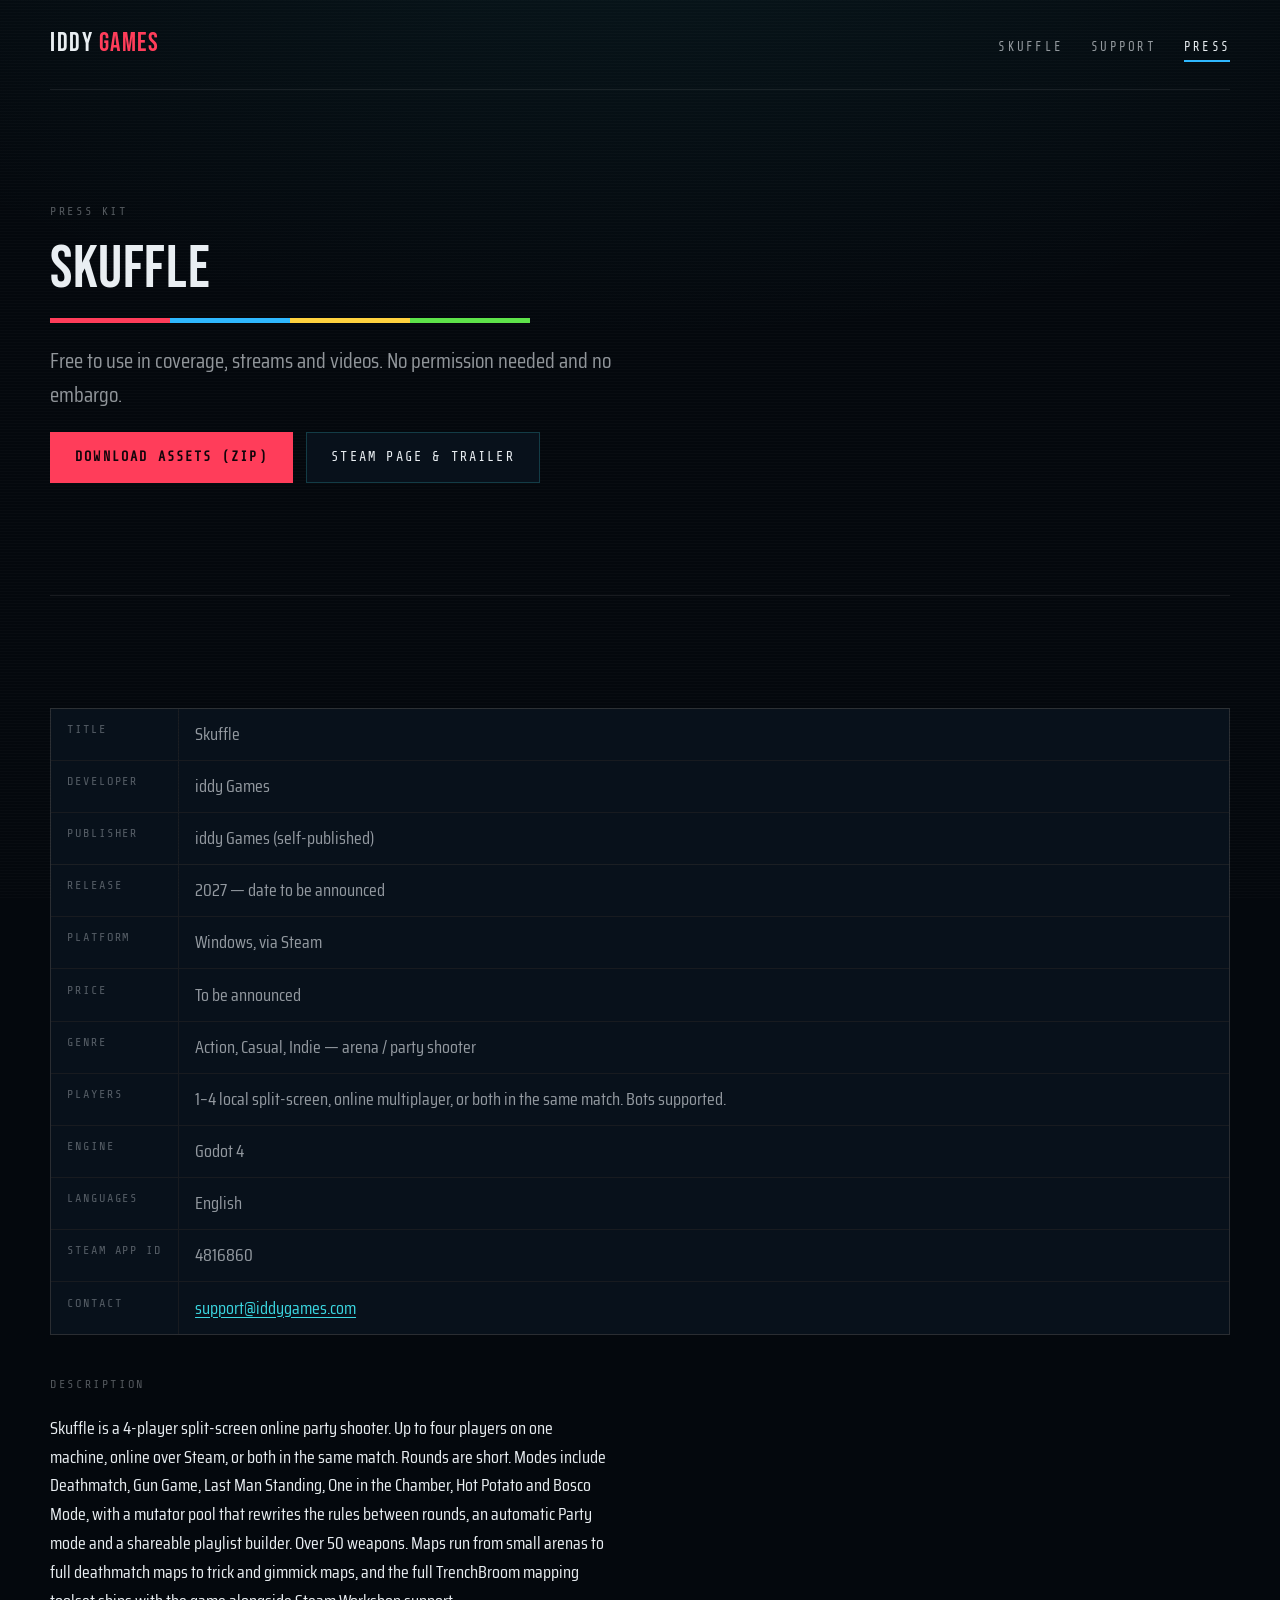
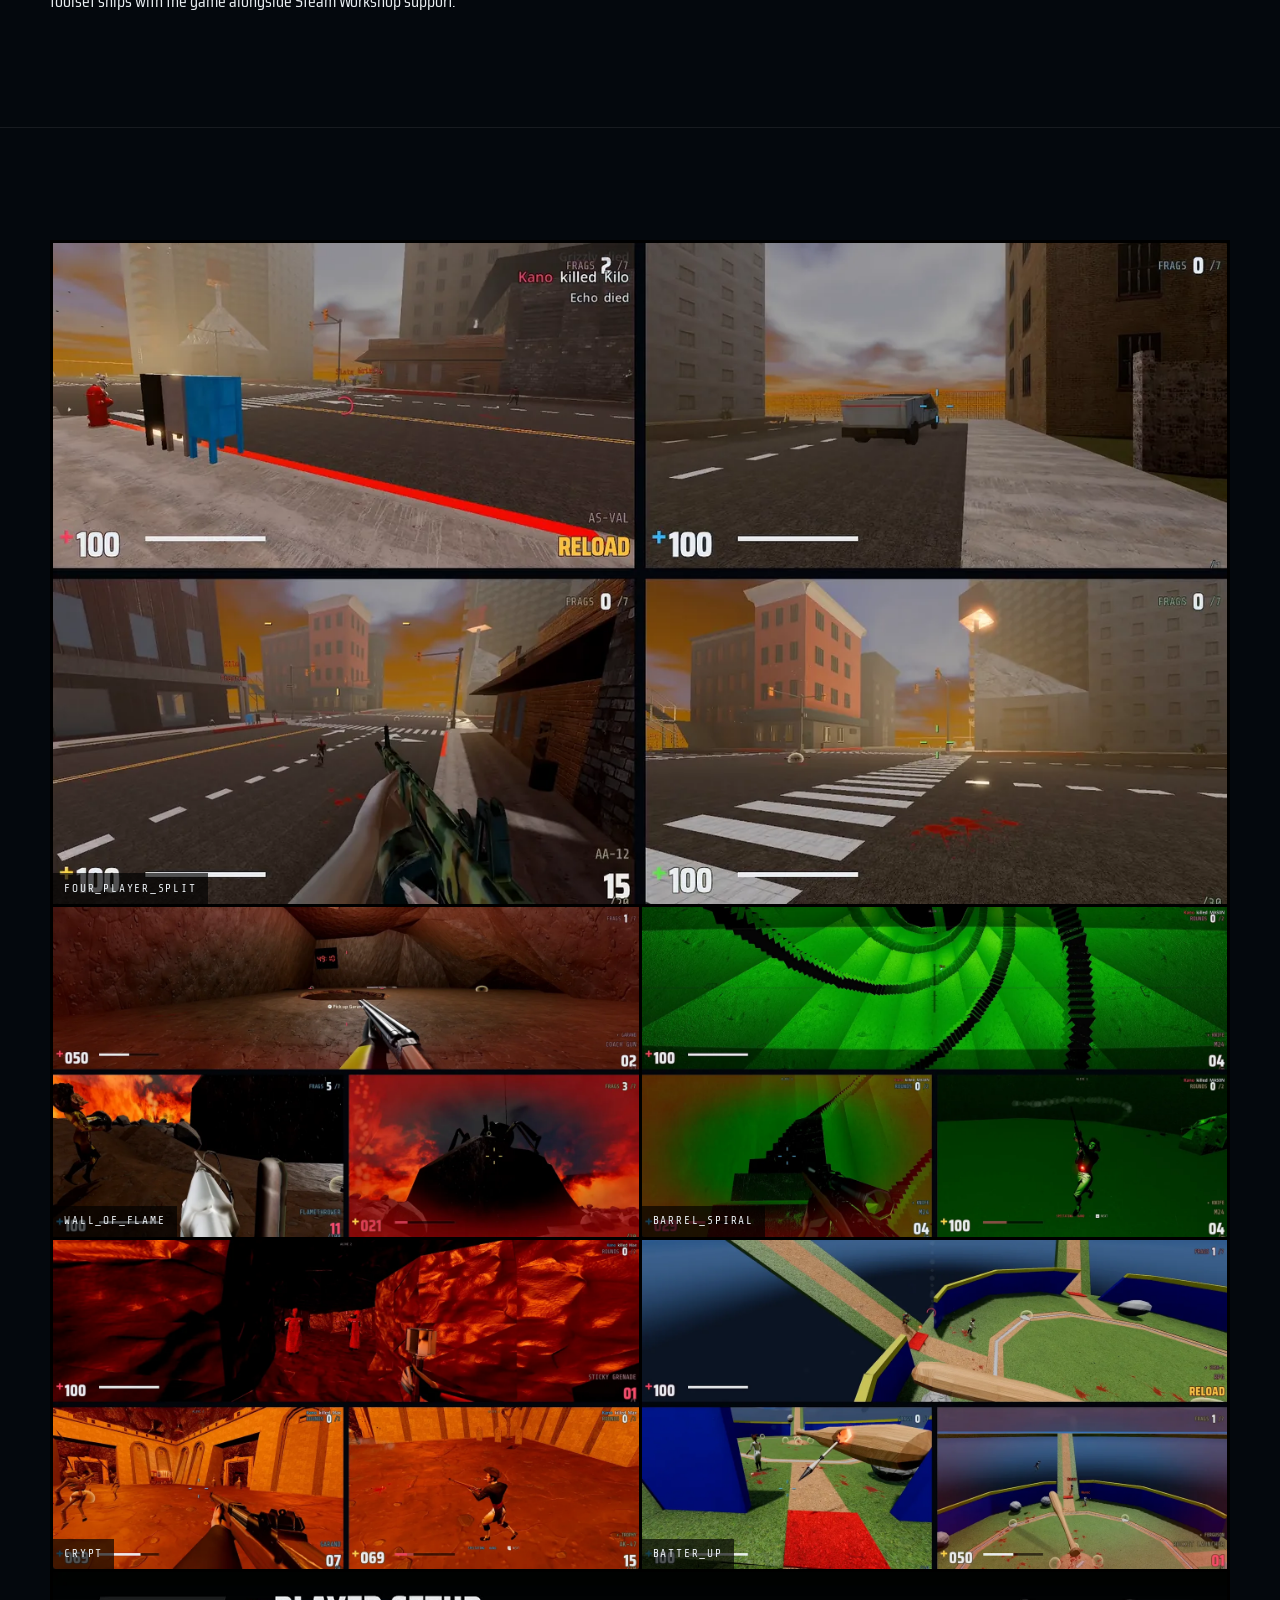
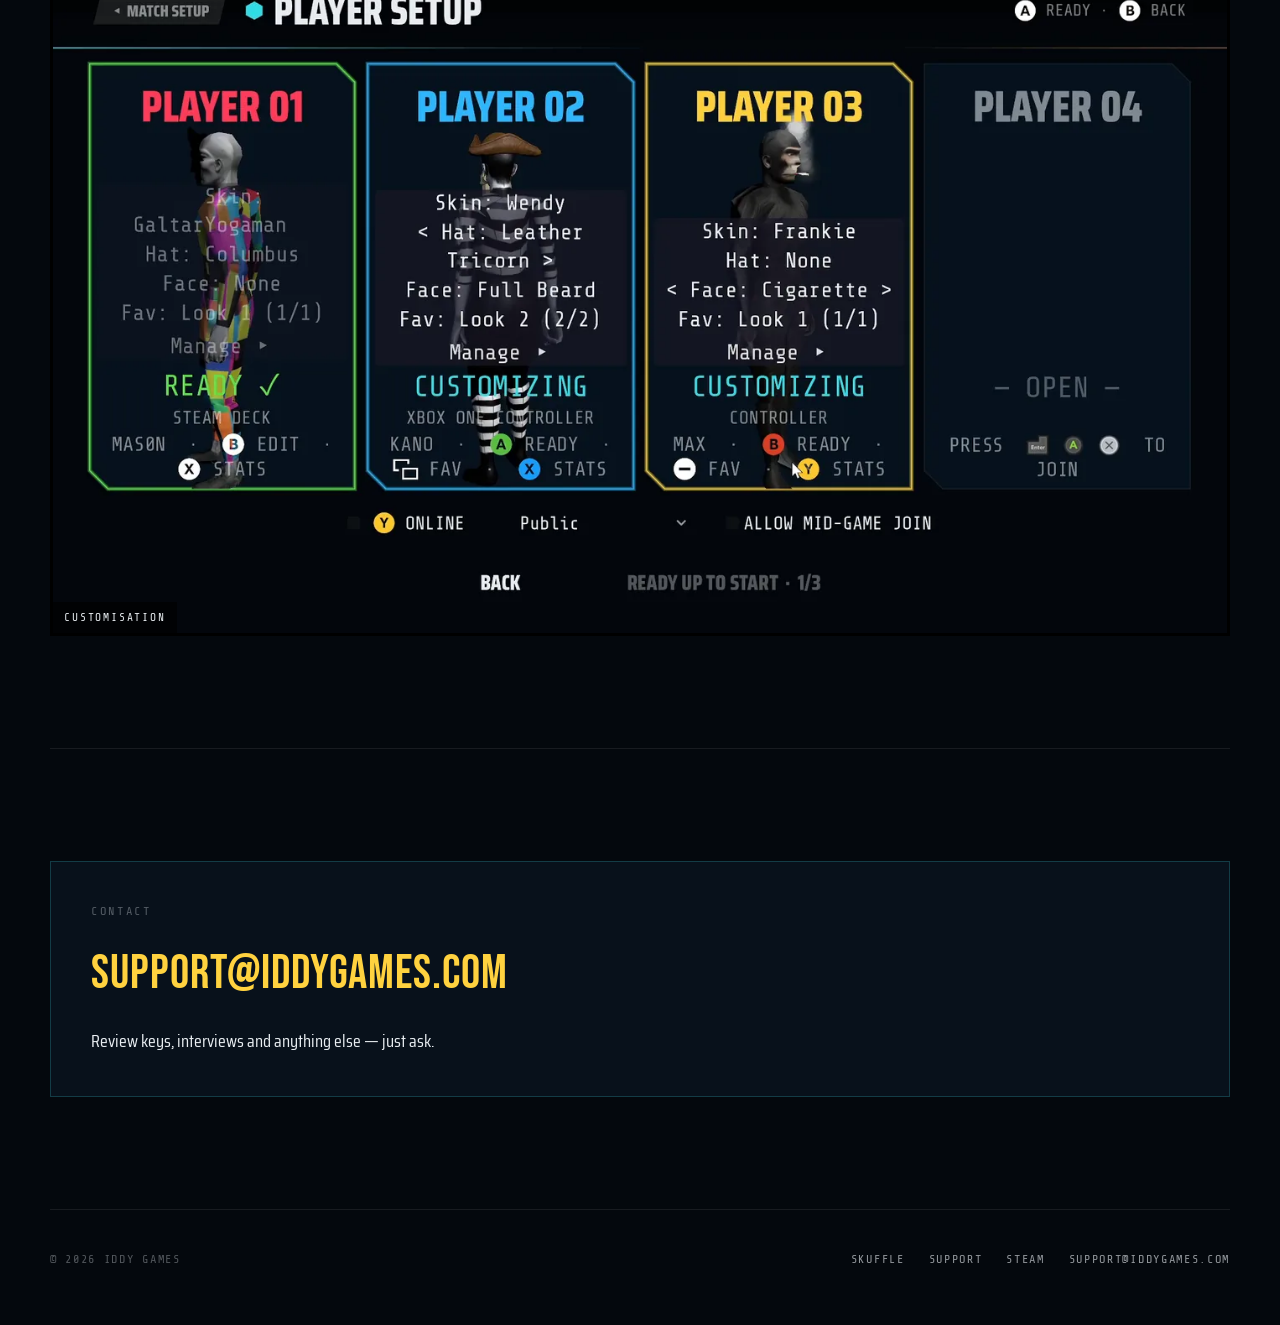
==== press.html @ 63ac17b4 "iddygames.com: Steam signpost, support contact, press kit" ====
<!doctype html>
<html lang="en">
<head>
<meta charset="utf-8">
<meta name="viewport" content="width=device-width, initial-scale=1">
<title>Press kit — Skuffle — iddy Games</title>
<meta name="description" content="Press kit for Skuffle: fact sheet, description, screenshots and contact details.">
<link rel="stylesheet" href="assets/css/site.css">
</head>
<body>
<a class="skip" href="#main">Skip to content</a>

<header class="wrap masthead">
  <a class="brand" href="/">IDDY<span>&nbsp;GAMES</span></a>
  <nav class="nav" aria-label="Main">
    <a href="/">Skuffle</a>
    <a href="support.html">Support</a>
    <a href="press.html" aria-current="page">Press</a>
  </nav>
</header>

<main id="main">

  <section class="wrap section" style="border-top: 0;">
    <div class="stack">
      <p class="label">Press kit</p>
      <h2>Skuffle</h2>
      <div class="seatbar" aria-hidden="true"><i></i><i></i><i></i><i></i></div>
      <p class="lede">Free to use in coverage, streams and videos. No permission needed and
      no embargo.</p>
      <div class="cta-row">
        <a class="btn btn-primary" href="https://github.com/kem828/iddygames-site/releases/latest/download/skuffle-press-assets.zip">Download assets (ZIP)</a>
        <a class="btn" href="https://store.steampowered.com/app/4816860/Skuffle/">Steam page &amp; trailer</a>
      </div>
    </div>
  </section>

  <section class="wrap section stack-lg">
    <dl class="specs">
      <dt>Title</dt>          <dd>Skuffle</dd>
      <dt>Developer</dt>      <dd>iddy Games</dd>
      <dt>Publisher</dt>      <dd>iddy Games (self-published)</dd>
      <dt>Release</dt>        <dd>2027 &mdash; date to be announced</dd>
      <dt>Platform</dt>       <dd>Windows, via Steam</dd>
      <dt>Price</dt>          <dd>To be announced</dd>
      <dt>Genre</dt>          <dd>Action, Casual, Indie &mdash; arena / party shooter</dd>
      <dt>Players</dt>        <dd>1&ndash;4 local split-screen, online multiplayer, or both in the same match. Bots supported.</dd>
      <dt>Engine</dt>         <dd>Godot 4</dd>
      <dt>Languages</dt>      <dd>English</dd>
      <dt>Steam App ID</dt>   <dd>4816860</dd>
      <dt>Contact</dt>        <dd><a href="mailto:support@iddygames.com">support@iddygames.com</a></dd>
    </dl>
    <div class="stack">
      <p class="label">Description</p>
      <p>Skuffle is a 4-player split-screen online party shooter. Up to four players on one
      machine, online over Steam, or both in the same match. Rounds are short. Modes include
      Deathmatch, Gun Game, Last Man Standing, One in the Chamber, Hot Potato and Bosco
      Mode, with a mutator pool that rewrites the rules between rounds, an automatic Party
      mode and a shareable playlist builder. Over 50 weapons. Maps run from small arenas to
      full deathmatch maps to trick and gimmick maps, and the full TrenchBroom mapping
      toolset ships with the game alongside Steam Workshop support.</p>
    </div>
  </section>

  <section class="section">
    <div class="wrap">
      <div class="shots">
        <figure class="shot shot-wide">
          <img src="assets/img/shot-four-player.webp" width="1400" height="788" loading="lazy"
               alt="Four-player split-screen across a city street map at sunset.">
          <figcaption>four_player_split</figcaption>
        </figure>
        <figure class="shot">
          <img src="assets/img/shot-flame.webp" width="1400" height="788" loading="lazy"
               alt="Split-screen showing a flamethrower and a wall of fire under a red sky.">
          <figcaption>wall_of_flame</figcaption>
        </figure>
        <figure class="shot">
          <img src="assets/img/shot-spiral.webp" width="1400" height="788" loading="lazy"
               alt="Split-screen inside a spiral tower lit acid green.">
          <figcaption>barrel_spiral</figcaption>
        </figure>
        <figure class="shot">
          <img src="assets/img/shot-crypt.webp" width="1400" height="788" loading="lazy"
               alt="Split-screen inside a red-lit crypt of carved rock.">
          <figcaption>crypt</figcaption>
        </figure>
        <figure class="shot">
          <img src="assets/img/shot-batter.webp" width="1400" height="788" loading="lazy"
               alt="Split-screen on a baseball diamond map.">
          <figcaption>batter_up</figcaption>
        </figure>
        <figure class="shot shot-wide">
          <img src="assets/img/shot-lobby.webp" width="1400" height="788" loading="lazy"
               alt="The player setup lobby: four slots in crimson, cyan, amber and green.">
          <figcaption>customisation</figcaption>
        </figure>
      </div>
    </div>
  </section>

  <section class="wrap section">
    <div class="contact">
      <p class="label">Contact</p>
      <a class="mail" href="mailto:support@iddygames.com">support@iddygames.com</a>
      <p>Review keys, interviews and anything else &mdash; just ask.</p>
    </div>
  </section>

</main>

<footer class="wrap foot">
  <p>&copy; 2026 iddy Games</p>
  <ul>
    <li><a href="/">Skuffle</a></li>
    <li><a href="support.html">Support</a></li>
    <li><a href="https://store.steampowered.com/app/4816860/Skuffle/">Steam</a></li>
    <li><a href="mailto:support@iddygames.com">support@iddygames.com</a></li>
  </ul>
</footer>

</body>
</html>
---- assets/css/site.css ----
/* ==========================================================================
   iddygames.com — derived from Skuffle's in-game HUD system.
   Palette mirrors Zambie/ui/HUD/hud_palette.gd; fonts are the game's own.
   ========================================================================== */

@font-face {
  font-family: "Bebas Neue";
  src: url("../fonts/BebasNeue-Regular.woff2") format("woff2");
  font-weight: 400; font-style: normal; font-display: swap;
}
@font-face {
  font-family: "Saira Condensed";
  src: url("../fonts/SairaCondensed-Regular.woff2") format("woff2");
  font-weight: 400; font-style: normal; font-display: swap;
}
@font-face {
  font-family: "Saira Condensed";
  src: url("../fonts/SairaCondensed-Bold.woff2") format("woff2");
  font-weight: 700; font-style: normal; font-display: swap;
}
@font-face {
  font-family: "Share Tech Mono";
  src: url("../fonts/ShareTechMono-Regular.woff2") format("woff2");
  font-weight: 400; font-style: normal; font-display: swap;
}

:root {
  /* HudPalette: BG / INK / DIM / FNT */
  --bg:      #04080d;
  --panel:   #08111b;
  --raise:   #0d1826;
  --ink:     #e9eef2;
  --dim:     rgba(233, 238, 242, 0.62);
  --faint:   rgba(233, 238, 242, 0.34);

  /* HudPalette: per-seat accent hues */
  --p1: #ff3d5a;  /* CRIMSON */
  --p2: #2fb8ff;  /* CYAN    */
  --p3: #ffd23f;  /* AMBER   */
  --p4: #5ee34a;  /* LIME    */
  --teal: #3bd6e0;

  --hair:  rgba(59, 214, 224, 0.22);
  --hairs: rgba(255, 255, 255, 0.08);

  --font-display: "Bebas Neue", "Haettenschweiler", "Arial Narrow", sans-serif;
  --font-body:    "Saira Condensed", "Roboto Condensed", system-ui, sans-serif;
  --font-mono:    "Share Tech Mono", ui-monospace, "Cascadia Mono", Consolas, monospace;

  --measure: 62ch;
  --gutter: clamp(1.25rem, 4vw, 3rem);
  --wrap: 1180px;

  color-scheme: dark;
}

*, *::before, *::after { box-sizing: border-box; }

html { -webkit-text-size-adjust: 100%; }

body {
  margin: 0;
  background: var(--bg);
  color: var(--ink);
  font-family: var(--font-body);
  font-size: clamp(1rem, 0.95rem + 0.25vw, 1.125rem);
  line-height: 1.6;
  /* faint scanline haze, echoes the game's PSX-era presentation */
  background-image:
    radial-gradient(120% 80% at 50% -10%, rgba(59, 214, 224, 0.07), transparent 60%),
    repeating-linear-gradient(
      to bottom,
      rgba(255, 255, 255, 0.014) 0 1px,
      transparent 1px 3px
    );
  background-attachment: fixed;
}

img { max-width: 100%; height: auto; display: block; }

a { color: var(--teal); text-decoration-thickness: 1px; text-underline-offset: 3px; }
a:hover { color: var(--ink); }

:focus-visible {
  outline: 2px solid var(--p3);
  outline-offset: 3px;
}

/* ── Typography ─────────────────────────────────────────────────────────── */

h1, h2, h3 {
  font-family: var(--font-display);
  font-weight: 400;
  letter-spacing: 0.01em;
  line-height: 0.94;
  text-wrap: balance;
  margin: 0;
}

h1 { font-size: clamp(3.5rem, 11vw, 8.5rem); }
h2 { font-size: clamp(2.25rem, 5vw, 3.75rem); }
h3 { font-size: clamp(1.5rem, 2.4vw, 2rem); }

p { margin: 0; max-width: var(--measure); }

/* Mono eyebrow — the HUD's own label idiom (FRAGS, LEE ENFIELD, P01) */
.label {
  font-family: var(--font-mono);
  font-size: 0.75rem;
  letter-spacing: 0.22em;
  text-transform: uppercase;
  color: var(--faint);
  margin: 0;
}

.lede { font-size: 1.2em; color: var(--dim); }

/* ── Layout primitives ──────────────────────────────────────────────────── */

.wrap {
  width: min(100% - var(--gutter) * 2, var(--wrap));
  margin-inline: auto;
}

.section {
  padding-block: clamp(3.5rem, 9vw, 7rem);
  border-top: 1px solid var(--hairs);
}

.stack { display: flex; flex-direction: column; gap: 1.25rem; }
.stack-lg { display: flex; flex-direction: column; gap: 2.5rem; }

/* ── Site chrome ────────────────────────────────────────────────────────── */

.skip {
  position: absolute; left: -9999px;
  background: var(--p3); color: var(--bg);
  padding: 0.5rem 1rem; font-family: var(--font-mono);
}
.skip:focus { left: 1rem; top: 1rem; z-index: 10; }

.masthead {
  display: flex; flex-wrap: wrap; gap: 1rem 2rem;
  align-items: baseline; justify-content: space-between;
  padding-block: 1.5rem;
  border-bottom: 1px solid var(--hairs);
}

.brand {
  font-family: var(--font-display);
  font-size: 1.6rem;
  letter-spacing: 0.06em;
  color: var(--ink);
  text-decoration: none;
}
.brand span { color: var(--p1); }

.nav { display: flex; gap: 1.75rem; font-family: var(--font-mono);
       font-size: 0.78rem; letter-spacing: 0.18em; text-transform: uppercase; }
.nav a { color: var(--dim); text-decoration: none; padding-block: 0.25rem; }
.nav a:hover, .nav a[aria-current="page"] { color: var(--ink); }
.nav a[aria-current="page"] { box-shadow: inset 0 -2px 0 var(--p2); }

/* ── Hero ───────────────────────────────────────────────────────────────── */

.hero { position: relative; padding-block: clamp(2rem, 5vw, 4rem) 0; overflow: hidden; }

.hero-grid {
  display: grid;
  gap: clamp(1.5rem, 4vw, 3rem);
  align-items: center;
}
@media (min-width: 900px) {
  .hero-grid { grid-template-columns: 1fr 1.15fr; }
}

.hero h1 { color: var(--ink); }

/* Seat-coloured rule under the wordmark: four players, four bars. */
.seatbar { display: flex; height: 5px; width: 100%; max-width: 30rem; }
.seatbar i { flex: 1; }
.seatbar i:nth-child(1) { background: var(--p1); }
.seatbar i:nth-child(2) { background: var(--p2); }
.seatbar i:nth-child(3) { background: var(--p3); }
.seatbar i:nth-child(4) { background: var(--p4); }

.hero-art { position: relative; }
.hero-art img {
  width: 100%;
  filter: drop-shadow(0 24px 60px rgba(0, 0, 0, 0.85));
}

.cta-row { display: flex; flex-wrap: wrap; gap: 0.85rem; align-items: center; }

.btn {
  display: inline-flex; align-items: center; gap: 0.6rem;
  font-family: var(--font-mono);
  font-size: 0.85rem; letter-spacing: 0.16em; text-transform: uppercase;
  padding: 0.85rem 1.5rem;
  text-decoration: none;
  border: 1px solid var(--hair);
  color: var(--ink);
  background: var(--panel);
  transition: background 0.15s ease, border-color 0.15s ease, transform 0.15s ease;
}
.btn:hover { background: var(--raise); border-color: var(--teal); color: var(--ink); }
.btn:active { transform: translateY(1px); }

.btn-primary {
  background: var(--p1); border-color: var(--p1); color: #12040a; font-weight: 700;
}
.btn-primary:hover { background: #ff6c82; border-color: #ff6c82; color: #12040a; }

.status {
  font-family: var(--font-mono); font-size: 0.78rem;
  letter-spacing: 0.16em; text-transform: uppercase; color: var(--faint);
}

/* ── Seat panels (the lobby card, reused as a content module) ───────────── */

.panels {
  display: grid; gap: 1px;
  background: var(--hairs);
  border: 1px solid var(--hairs);
}
@media (min-width: 700px)  { .panels { grid-template-columns: repeat(2, 1fr); } }
@media (min-width: 1040px) { .panels-4 { grid-template-columns: repeat(4, 1fr); } }

.panel {
  background: var(--panel);
  padding: 1.5rem 1.4rem 1.75rem;
  display: flex; flex-direction: column; gap: 0.7rem;
  border-top: 3px solid var(--seat, var(--teal));
}
.panel h3 { color: var(--seat, var(--ink)); }
.panel p { color: var(--dim); font-size: 0.98rem; }
.panel .label { color: var(--seat); opacity: 0.75; }

.seat-1 { --seat: var(--p1); }
.seat-2 { --seat: var(--p2); }
.seat-3 { --seat: var(--p3); }
.seat-4 { --seat: var(--p4); }

/* ── Screenshot strip — letterboxed like the split-screen divide ─────────── */

.shots { display: grid; gap: 3px; background: #000; padding: 3px; }
@media (min-width: 800px) { .shots { grid-template-columns: 1fr 1fr; } }
.shot { position: relative; margin: 0; }
.shot img { width: 100%; }
.shot figcaption {
  position: absolute; left: 0; bottom: 0;
  font-family: var(--font-mono); font-size: 0.7rem;
  letter-spacing: 0.16em; text-transform: uppercase;
  color: var(--ink);
  background: rgba(0, 0, 0, 0.66);
  padding: 0.4rem 0.7rem;
}
.shot-wide { grid-column: 1 / -1; }

/* ── Split feature block (Bosco) ────────────────────────────────────────── */

.split {
  display: grid; gap: clamp(1.5rem, 4vw, 3rem); align-items: center;
}
@media (min-width: 860px) { .split { grid-template-columns: 0.9fr 1.1fr; } }
.split-art img { width: 100%; filter: drop-shadow(0 18px 44px rgba(0, 0, 0, 0.8)); }

/* ── Spec list (press fact sheet) ───────────────────────────────────────── */

.specs { margin: 0; display: grid; gap: 1px; background: var(--hairs);
         border: 1px solid var(--hairs); }
@media (min-width: 620px) { .specs { grid-template-columns: auto 1fr; } }
.specs dt {
  background: var(--panel); padding: 0.7rem 1rem;
  font-family: var(--font-mono); font-size: 0.75rem;
  letter-spacing: 0.16em; text-transform: uppercase; color: var(--faint);
}
.specs dd {
  background: var(--panel); padding: 0.7rem 1rem; margin: 0; color: var(--dim);
}

/* ── FAQ ────────────────────────────────────────────────────────────────── */

.faq { display: flex; flex-direction: column; gap: 1px;
       background: var(--hairs); border: 1px solid var(--hairs); }

.faq details { background: var(--panel); }
.faq summary {
  cursor: pointer; list-style: none;
  padding: 1.05rem 1.25rem;
  font-family: var(--font-body); font-weight: 700;
  font-size: 1.05rem;
  display: flex; align-items: baseline; gap: 0.9rem;
}
.faq summary::-webkit-details-marker { display: none; }
.faq summary::before {
  content: "+";
  font-family: var(--font-mono); color: var(--teal);
  flex: none; width: 1ch;
}
.faq details[open] summary::before { content: "\2212"; }
.faq summary:hover { background: var(--raise); }
.faq .answer { padding: 0 1.25rem 1.3rem 3.15rem; }
.faq .answer p + p { margin-top: 0.8rem; }
.faq .answer p { color: var(--dim); }
.faq .answer ul { color: var(--dim); margin: 0.6rem 0 0; padding-left: 1.1rem; }
.faq .answer li + li { margin-top: 0.35rem; }

/* ── Contact card ───────────────────────────────────────────────────────── */

.contact {
  border: 1px solid var(--hair);
  background: var(--panel);
  padding: clamp(1.5rem, 4vw, 2.5rem);
  display: flex; flex-direction: column; gap: 0.9rem;
}
.contact .mail {
  font-family: var(--font-display);
  font-size: clamp(1.75rem, 5vw, 3rem);
  color: var(--p3);
  text-decoration: none;
  letter-spacing: 0.02em;
  word-break: break-word;
}
.contact .mail:hover { color: var(--ink); }

/* ── Footer ─────────────────────────────────────────────────────────────── */

.foot {
  border-top: 1px solid var(--hairs);
  padding-block: 2.5rem 3.5rem;
  display: flex; flex-wrap: wrap; gap: 1rem 2rem;
  justify-content: space-between; align-items: baseline;
  font-family: var(--font-mono); font-size: 0.75rem;
  letter-spacing: 0.14em; text-transform: uppercase; color: var(--faint);
}
.foot a { color: var(--dim); text-decoration: none; }
.foot a:hover { color: var(--ink); }
.foot ul { display: flex; flex-wrap: wrap; gap: 1.5rem; list-style: none; margin: 0; padding: 0; }

@media (prefers-reduced-motion: reduce) {
  *, *::before, *::after {
    animation-duration: 0.01ms !important;
    transition-duration: 0.01ms !important;
  }
}
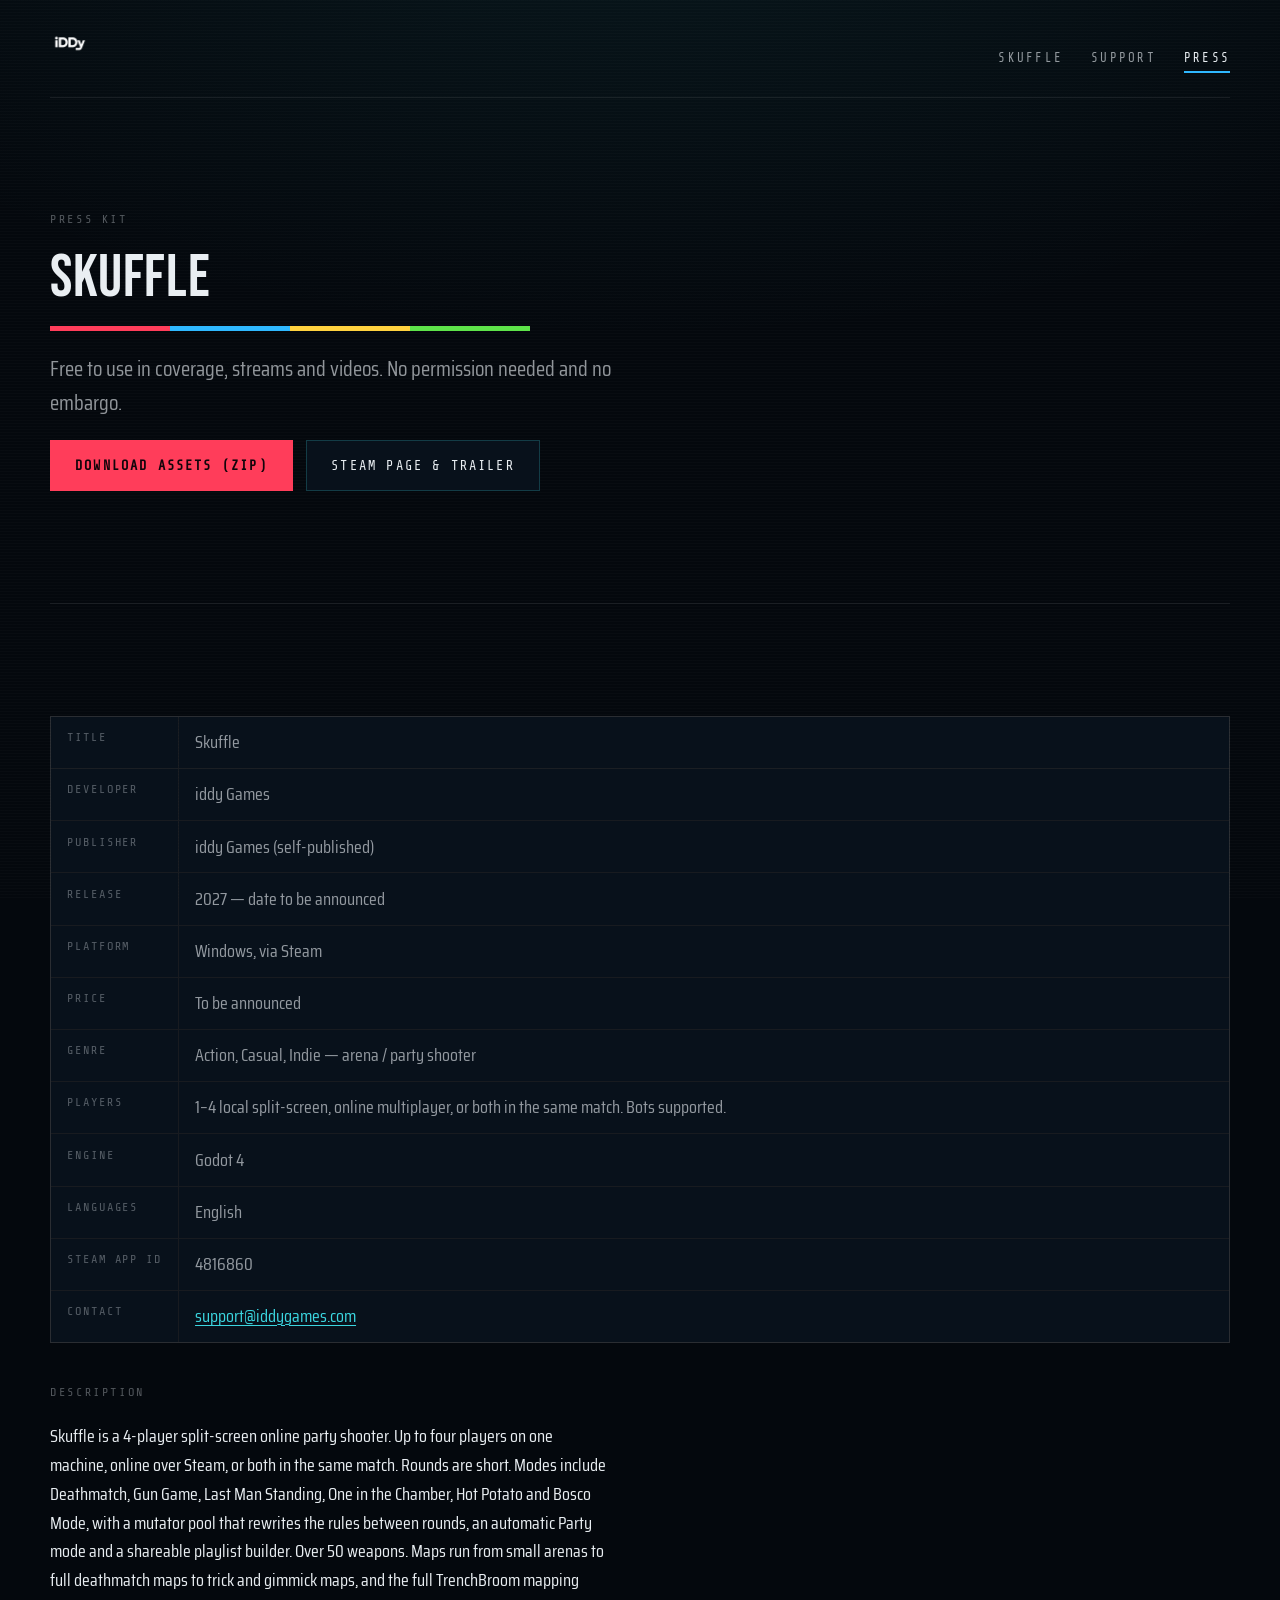
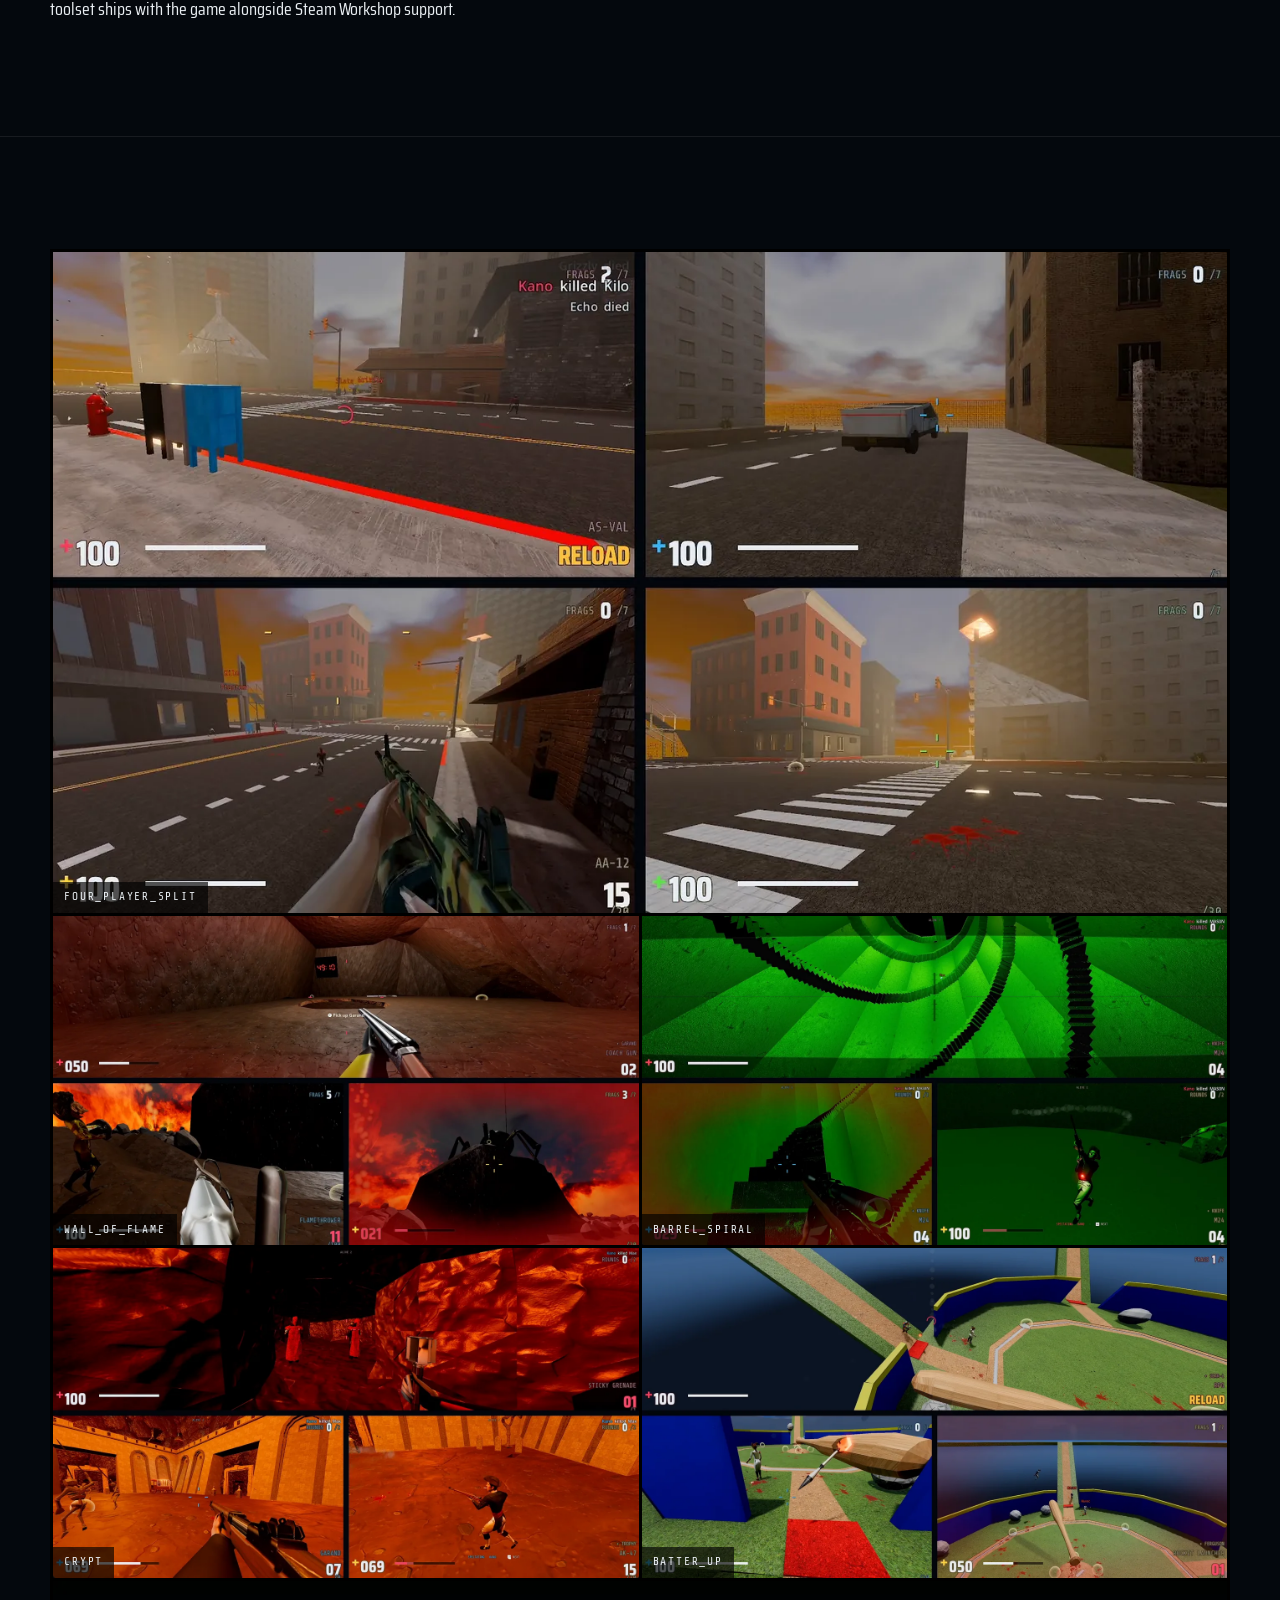
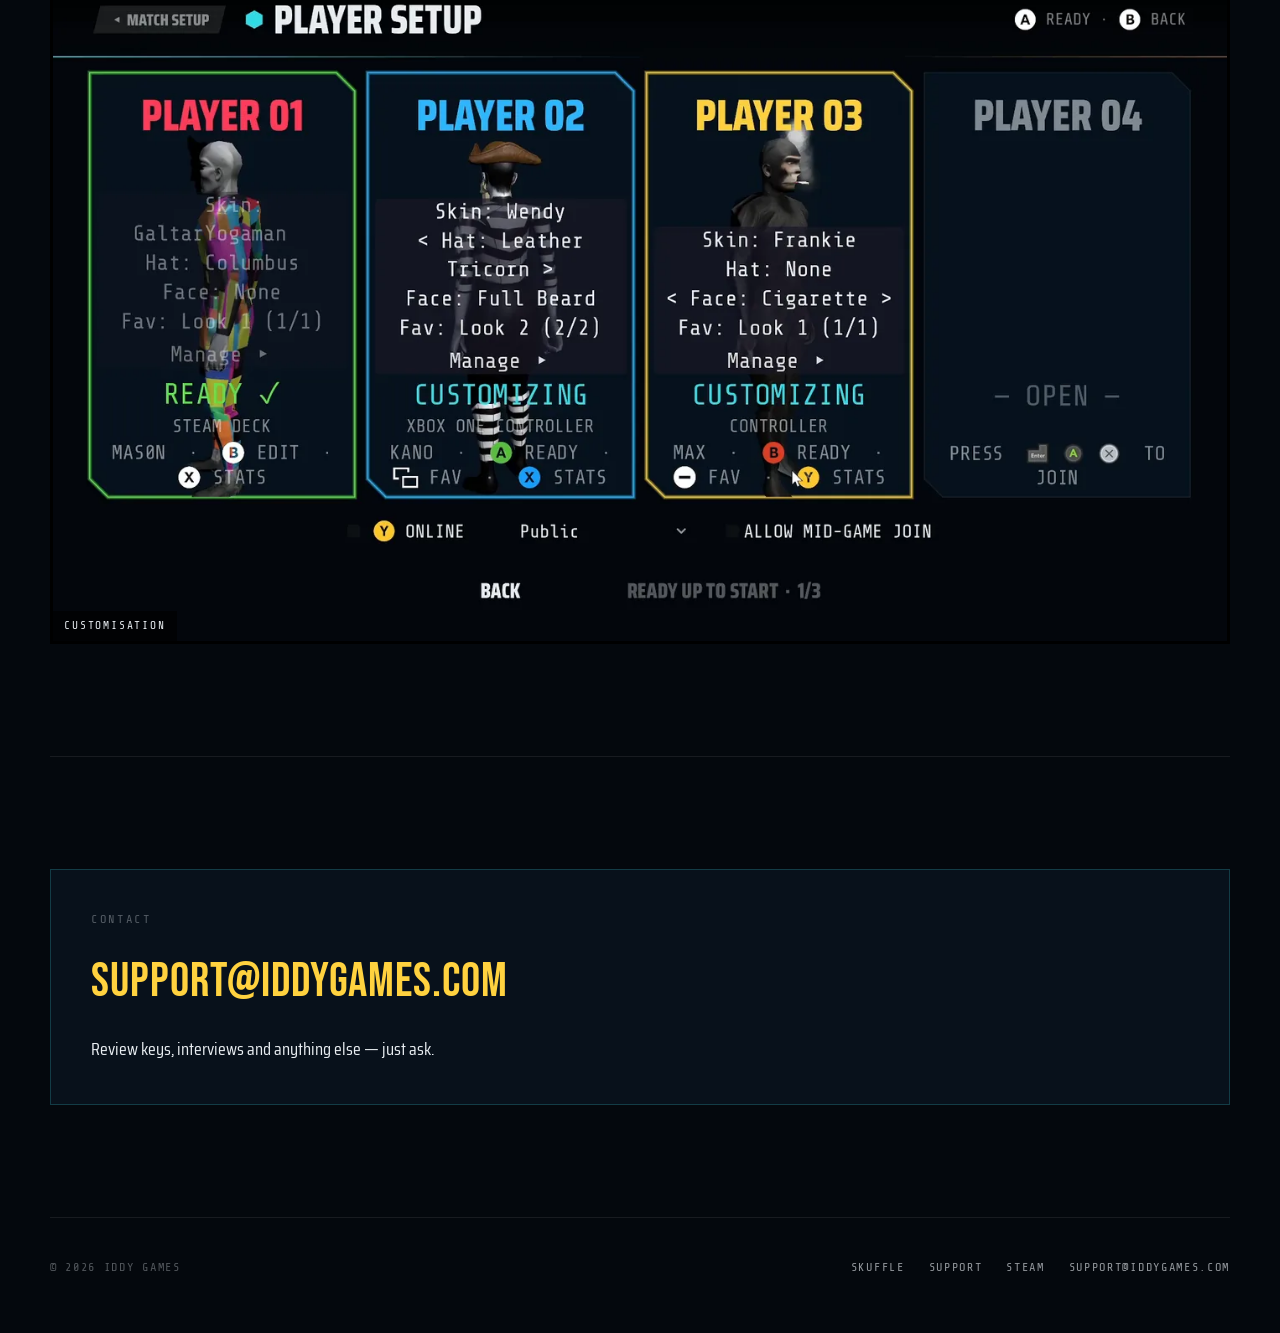
==== commit f23bc76b: "Logo in masthead, support trimmed to contact only" ====
--- a/press.html
+++ b/press.html
@@ -11,7 +11,9 @@
 <a class="skip" href="#main">Skip to content</a>
 
 <header class="wrap masthead">
-  <a class="brand" href="/">IDDY<span>&nbsp;GAMES</span></a>
+  <a class="brand" href="/">
+    <img src="assets/img/iddy-logo.webp" alt="iddy Games" width="320" height="320">
+  </a>
   <nav class="nav" aria-label="Main">
     <a href="/">Skuffle</a>
     <a href="support.html">Support</a>
--- a/assets/css/site.css
+++ b/assets/css/site.css
@@ -146,14 +146,8 @@
   border-bottom: 1px solid var(--hairs);
 }
 
-.brand {
-  font-family: var(--font-display);
-  font-size: 1.6rem;
-  letter-spacing: 0.06em;
-  color: var(--ink);
-  text-decoration: none;
-}
-.brand span { color: var(--p1); }
+.brand { display: inline-flex; align-items: center; text-decoration: none; }
+.brand img { height: 2.4rem; width: auto; display: block; }
 
 .nav { display: flex; gap: 1.75rem; font-family: var(--font-mono);
        font-size: 0.78rem; letter-spacing: 0.18em; text-transform: uppercase; }
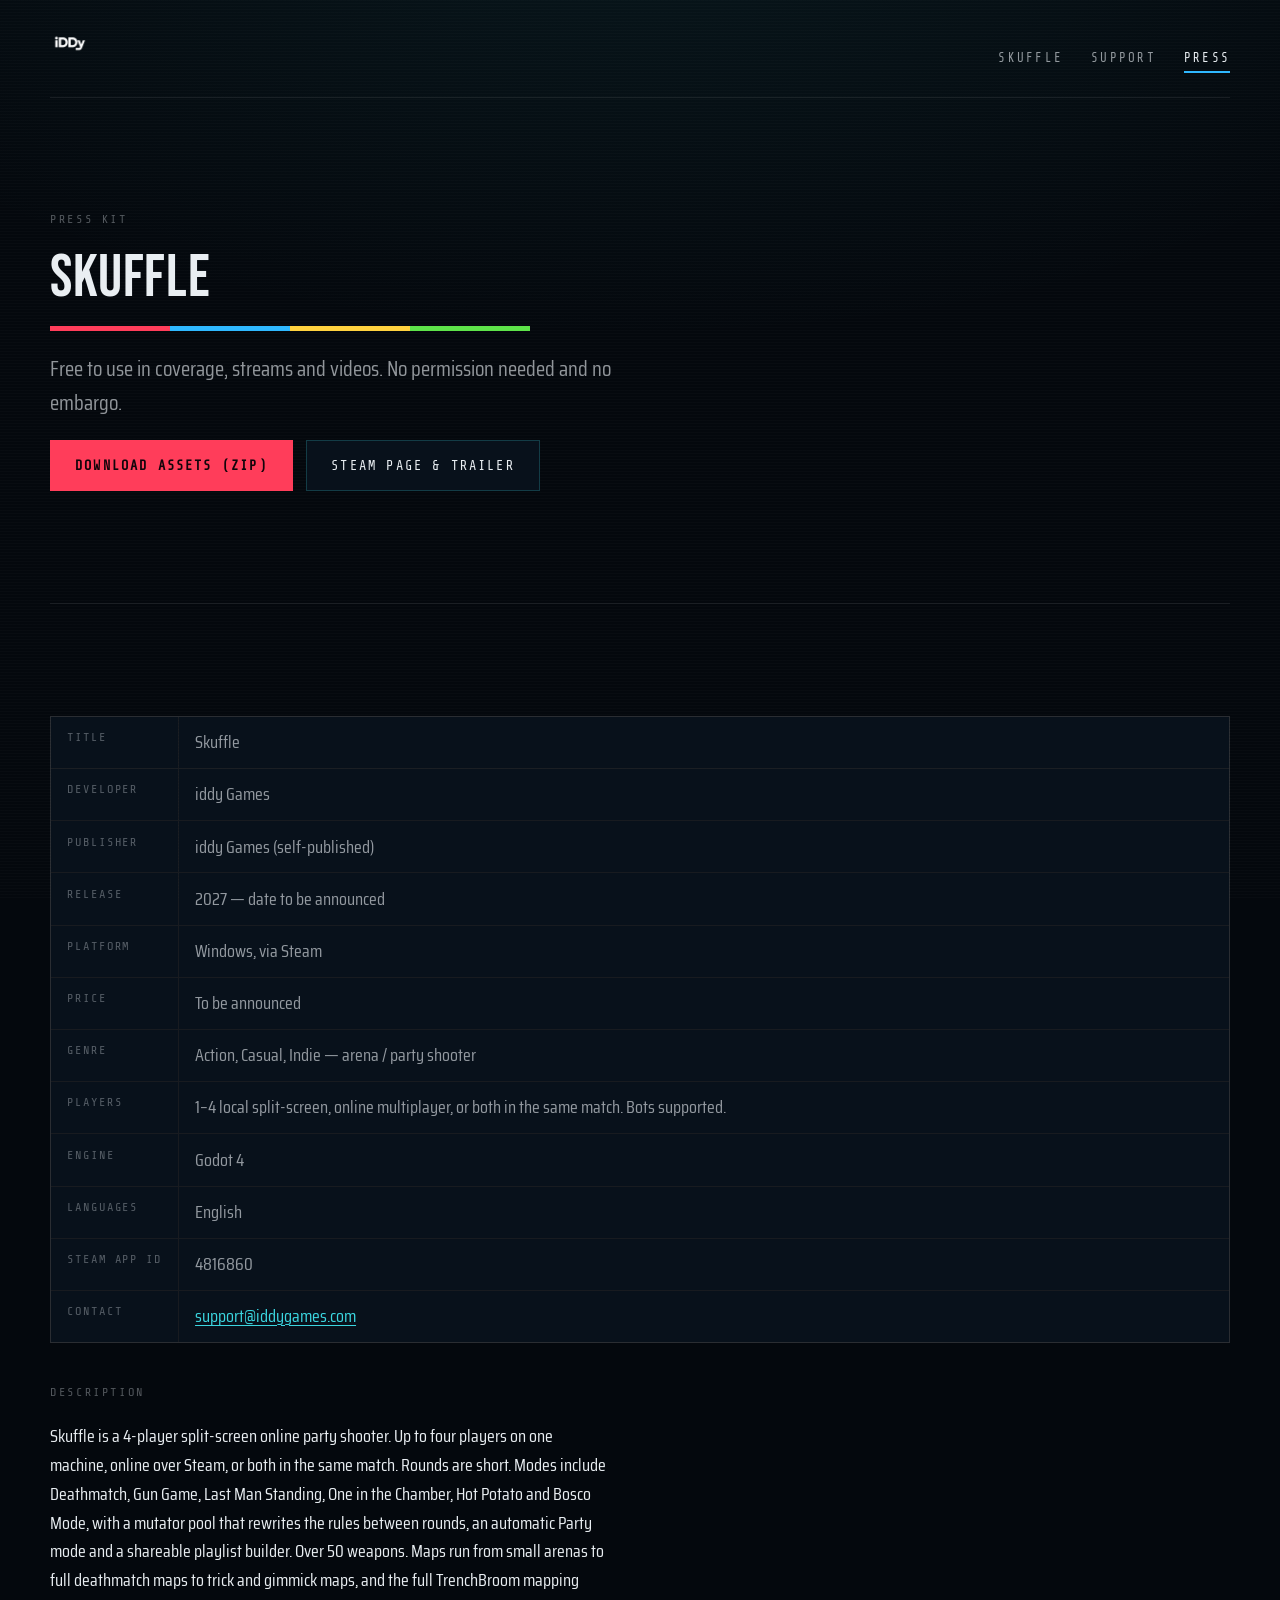
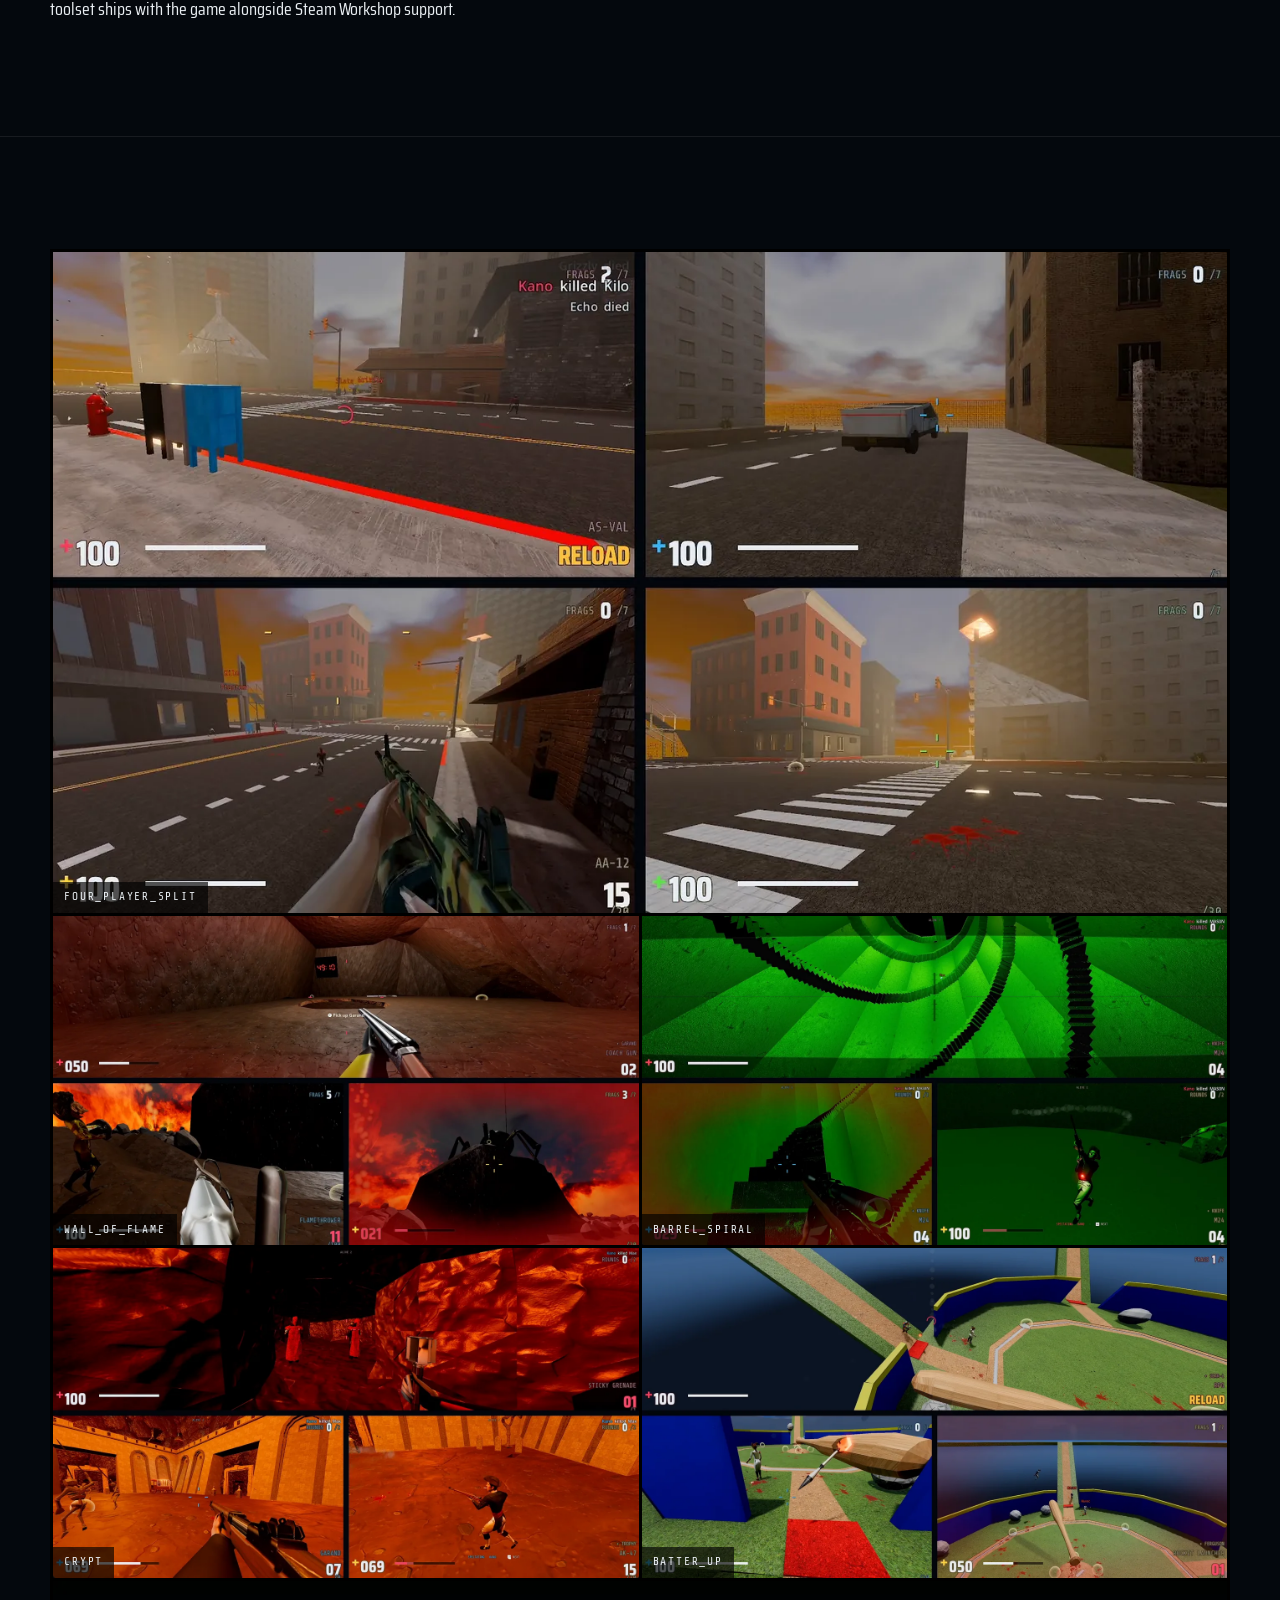
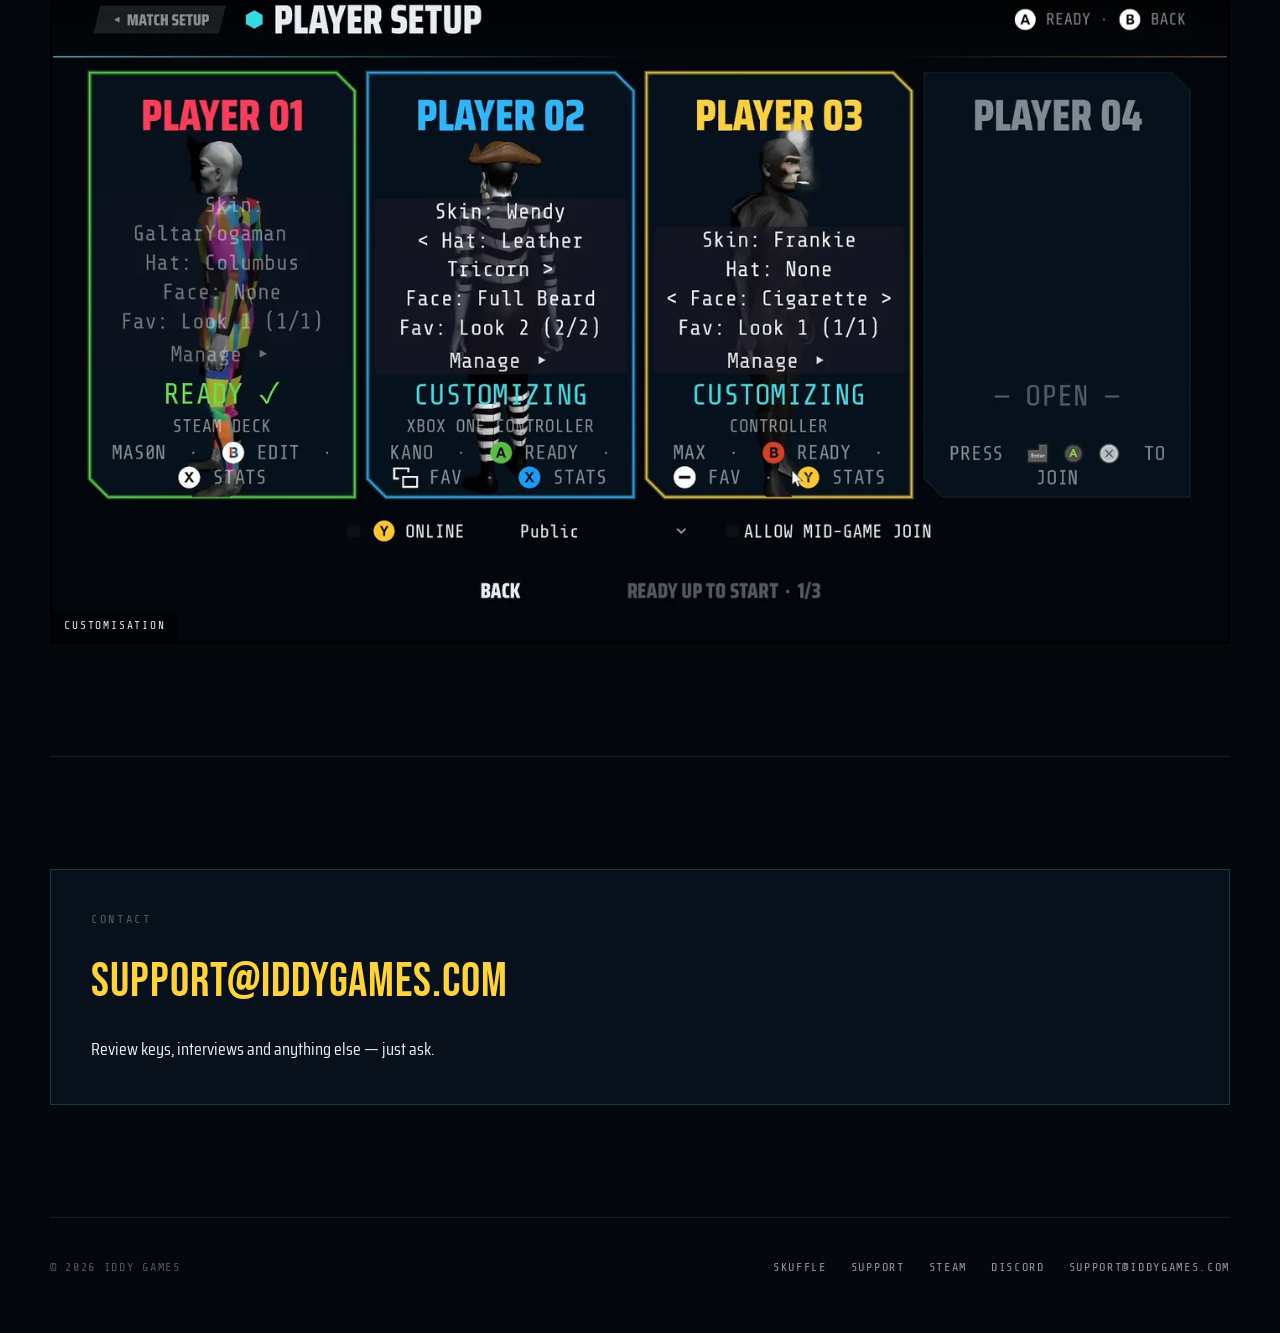
==== commit 09020408: "Add Discord link to footers" ====
--- a/press.html
+++ b/press.html
@@ -117,6 +117,7 @@
     <li><a href="/">Skuffle</a></li>
     <li><a href="support.html">Support</a></li>
     <li><a href="https://store.steampowered.com/app/4816860/Skuffle/">Steam</a></li>
+    <li><a href="https://discord.gg/jkMEAwyV5S">Discord</a></li>
     <li><a href="mailto:support@iddygames.com">support@iddygames.com</a></li>
   </ul>
 </footer>
--- a/assets/css/site.css
+++ b/assets/css/site.css
@@ -1,6 +1,6 @@
 /* ==========================================================================
-   iddygames.com — derived from Skuffle's in-game HUD system.
-   Palette mirrors Zambie/ui/HUD/hud_palette.gd; fonts are the game's own.
+   iddygames.com — palette and typefaces are Skuffle's own in-game HUD system,
+   so the site and the game read as one thing.
    ========================================================================== */
 
 @font-face {
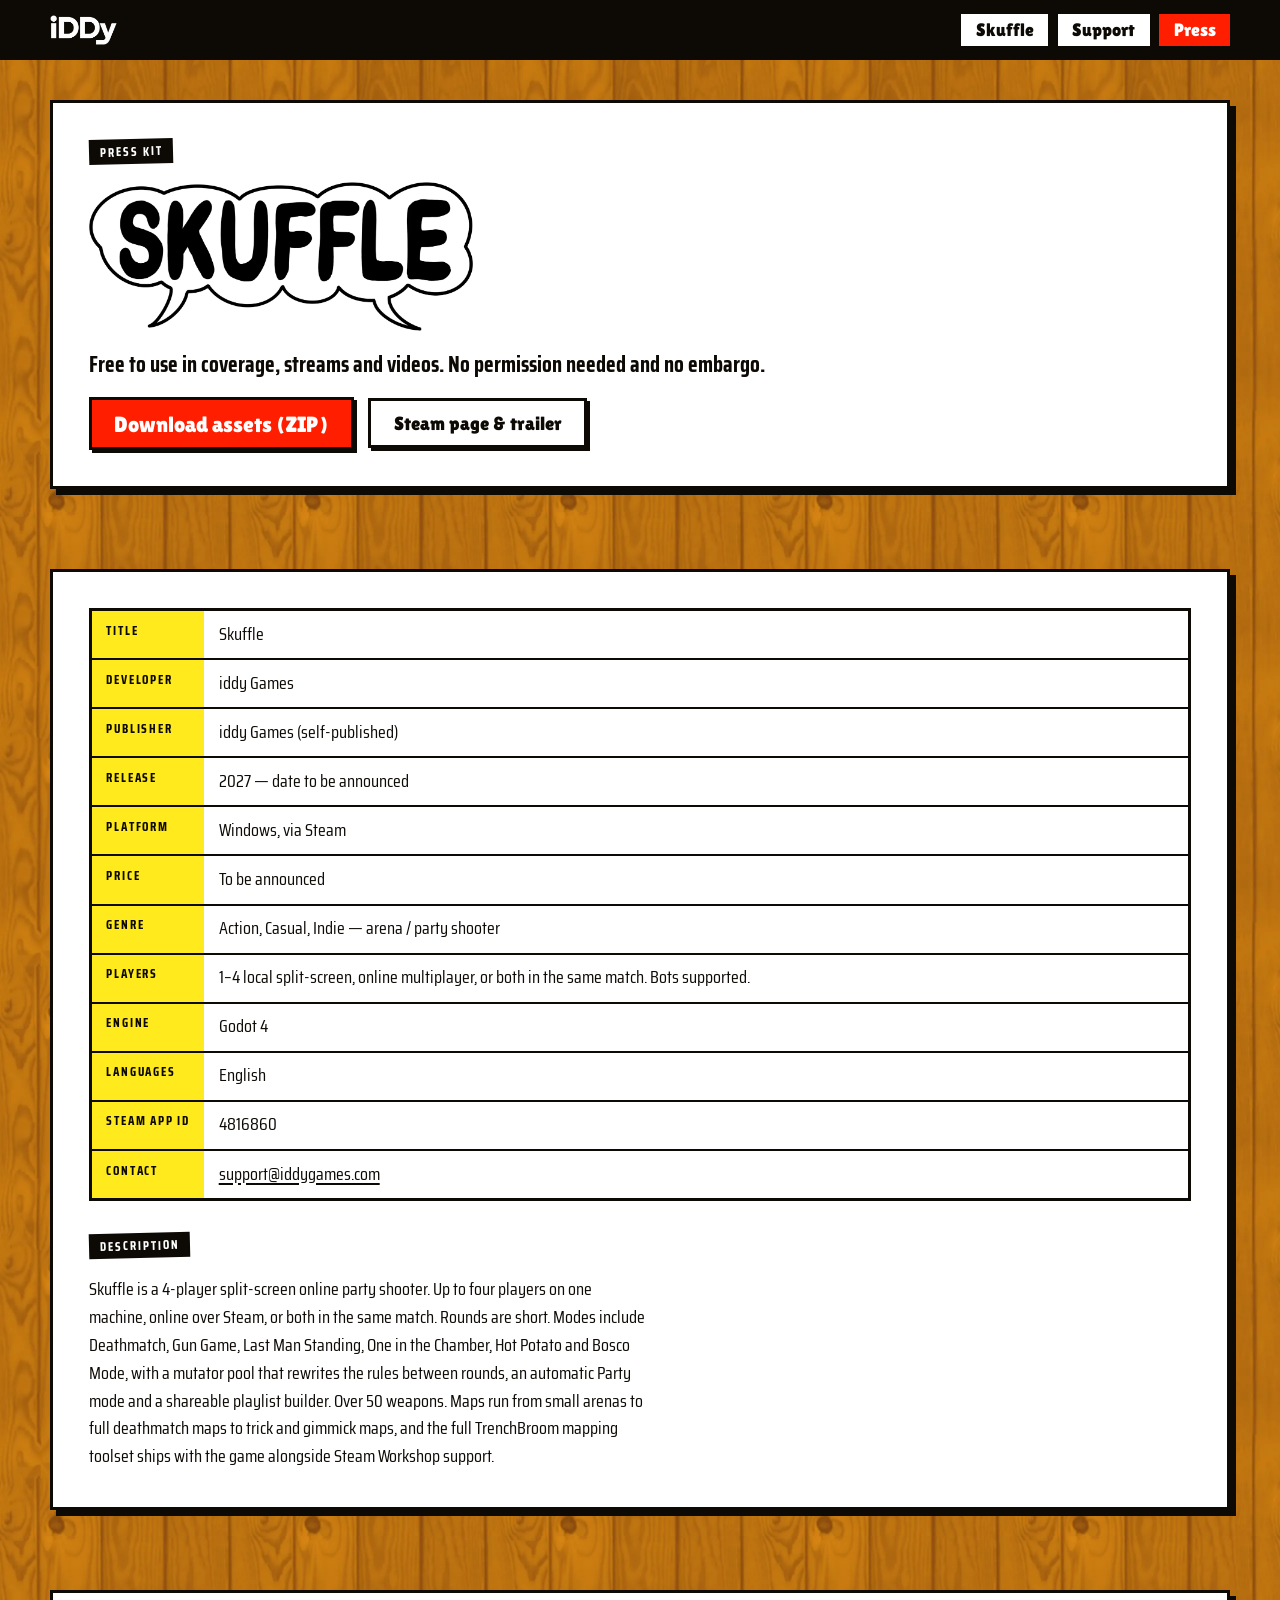
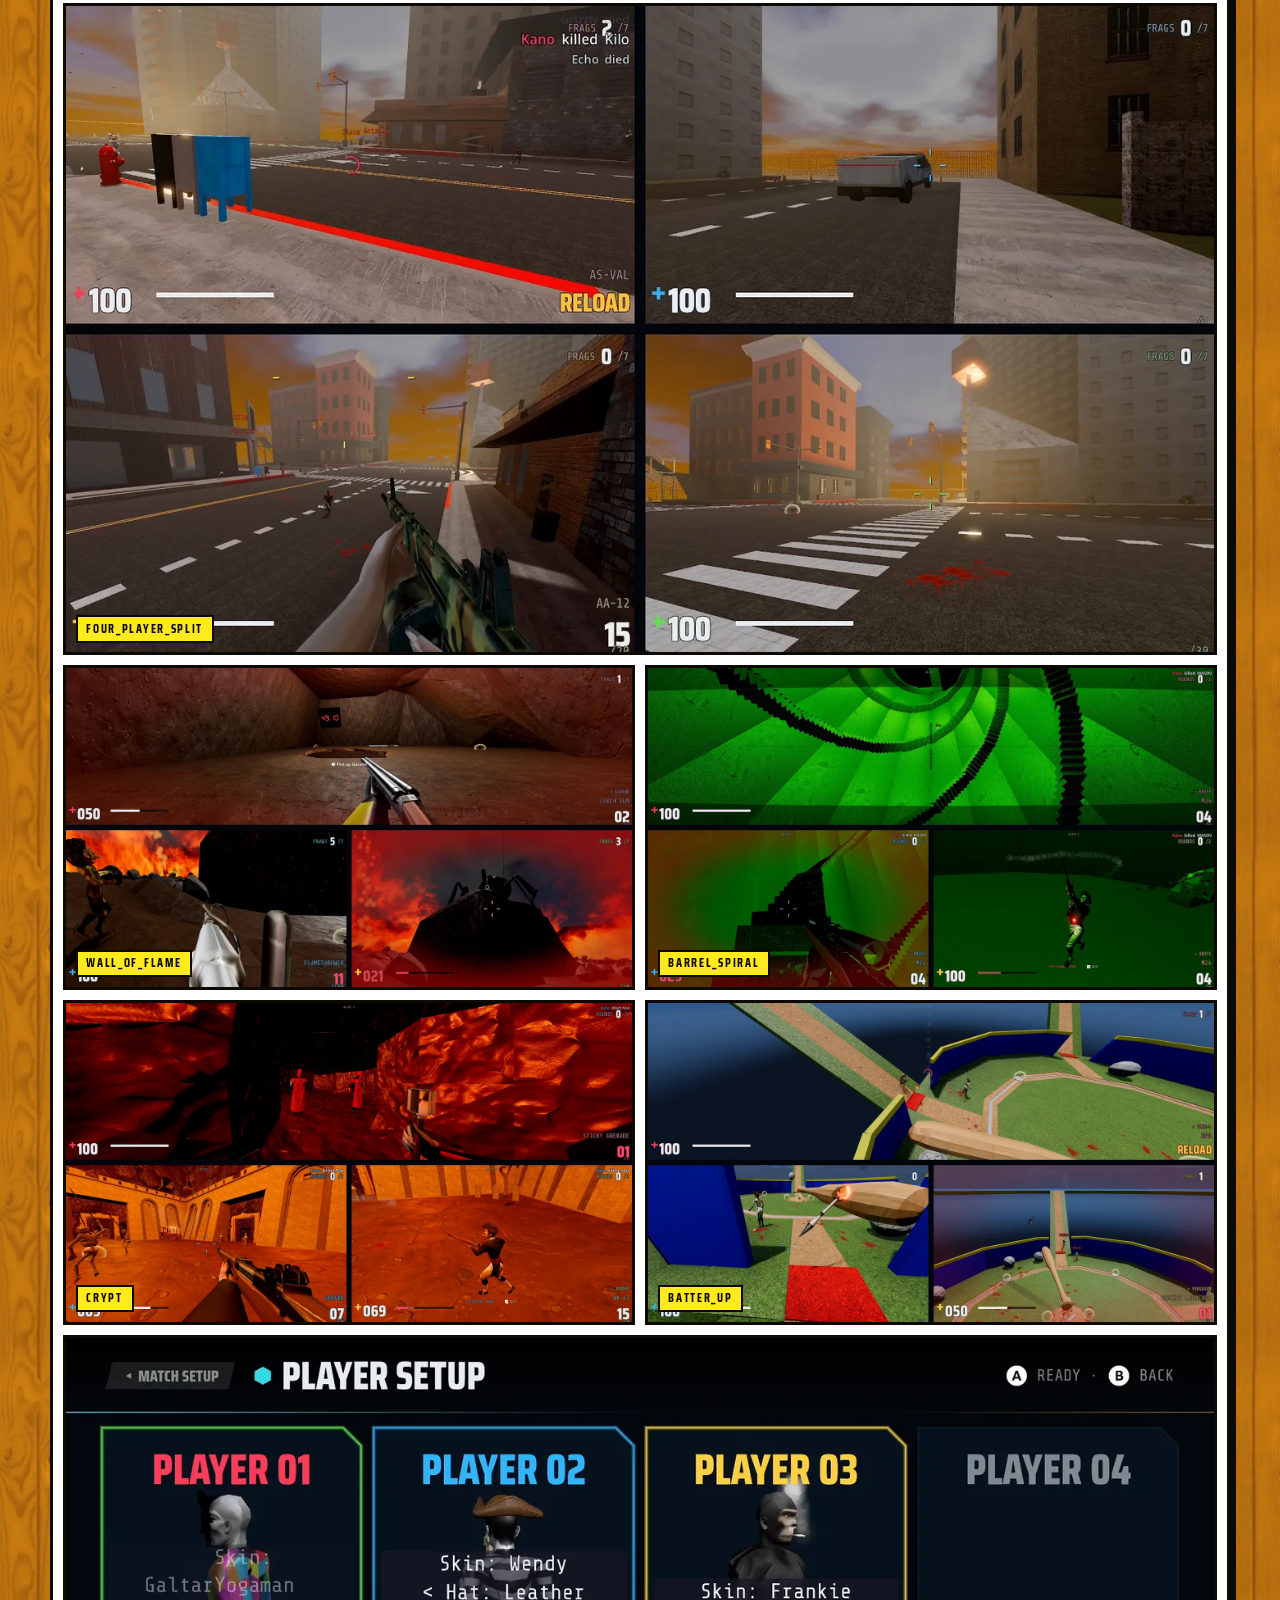
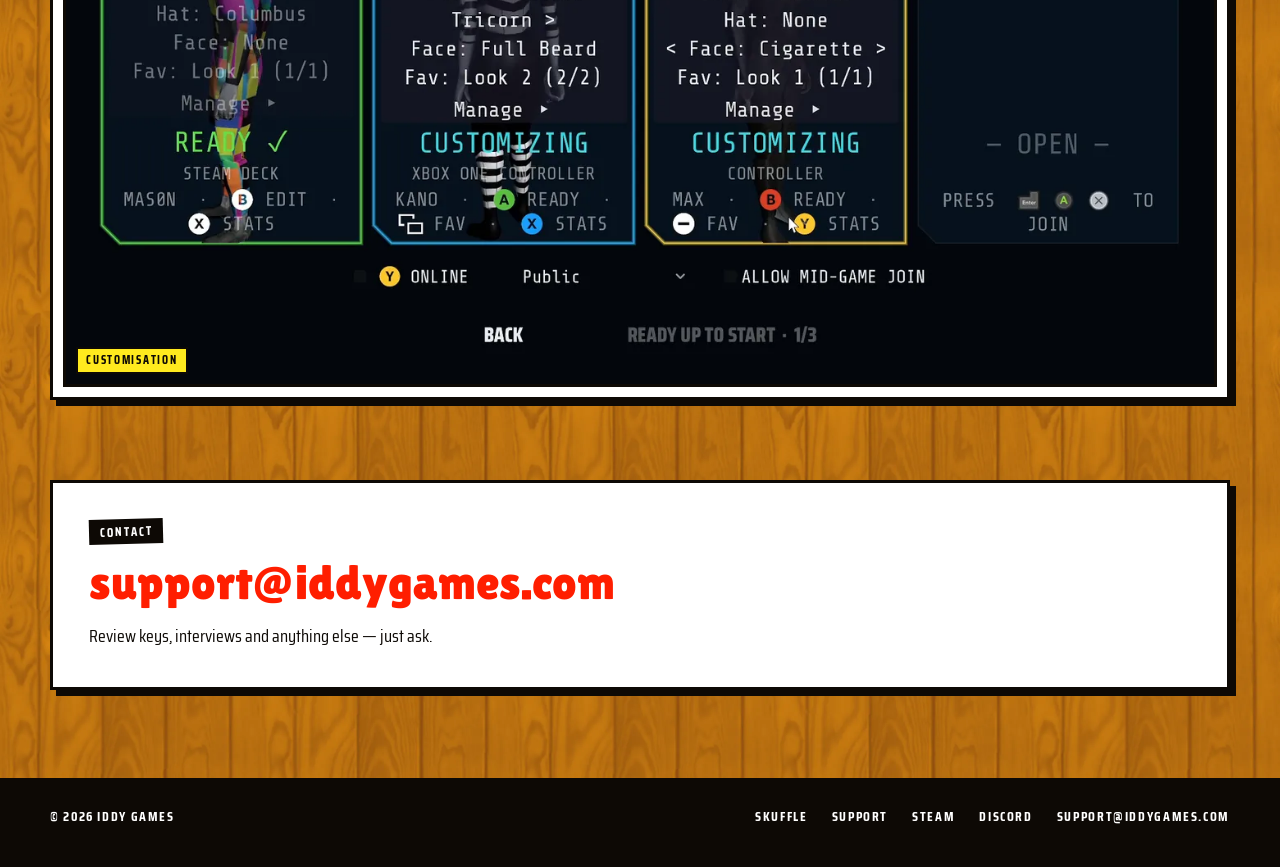
==== commit eafa49c6: "Rebrand to the comic look: key art hero, Lilita One headings, wood/paper/ink styling" ====
--- a/press.html
+++ b/press.html
@@ -5,14 +5,16 @@
 <meta name="viewport" content="width=device-width, initial-scale=1">
 <title>Press kit — Skuffle — iddy Games</title>
 <meta name="description" content="Press kit for Skuffle: fact sheet, description, screenshots and contact details.">
+<link rel="preload" href="assets/fonts/LilitaOne-Regular.woff2" as="font" type="font/woff2" crossorigin>
 <link rel="stylesheet" href="assets/css/site.css">
 </head>
 <body>
 <a class="skip" href="#main">Skip to content</a>
 
+<div class="topbar">
 <header class="wrap masthead">
   <a class="brand" href="/">
-    <img src="assets/img/iddy-logo.webp" alt="iddy Games" width="320" height="320">
+    <img src="assets/img/iddy-logo.webp" alt="iddy Games" width="1008" height="457">
   </a>
   <nav class="nav" aria-label="Main">
     <a href="/">Skuffle</a>
@@ -20,14 +22,15 @@
     <a href="press.html" aria-current="page">Press</a>
   </nav>
 </header>
+</div>
 
 <main id="main">
 
-  <section class="wrap section" style="border-top: 0;">
-    <div class="stack">
+  <section class="wrap section">
+    <div class="paper stack page-head">
       <p class="label">Press kit</p>
-      <h2>Skuffle</h2>
-      <div class="seatbar" aria-hidden="true"><i></i><i></i><i></i><i></i></div>
+      <h1 class="sr-only">Skuffle press kit</h1>
+      <img class="logo" src="assets/img/skuffle-logo.webp" width="1278" height="497" alt="Skuffle">
       <p class="lede">Free to use in coverage, streams and videos. No permission needed and
       no embargo.</p>
       <div class="cta-row">
@@ -37,7 +40,8 @@
     </div>
   </section>
 
-  <section class="wrap section stack-lg">
+  <section class="wrap section">
+    <div class="paper stack-lg">
     <dl class="specs">
       <dt>Title</dt>          <dd>Skuffle</dd>
       <dt>Developer</dt>      <dd>iddy Games</dd>
@@ -61,6 +65,7 @@
       mode and a shareable playlist builder. Over 50 weapons. Maps run from small arenas to
       full deathmatch maps to trick and gimmick maps, and the full TrenchBroom mapping
       toolset ships with the game alongside Steam Workshop support.</p>
+    </div>
     </div>
   </section>
 
@@ -102,7 +107,7 @@
   </section>
 
   <section class="wrap section">
-    <div class="contact">
+    <div class="paper contact">
       <p class="label">Contact</p>
       <a class="mail" href="mailto:support@iddygames.com">support@iddygames.com</a>
       <p>Review keys, interviews and anything else &mdash; just ask.</p>
@@ -111,6 +116,7 @@
 
 </main>
 
+<div class="footbar">
 <footer class="wrap foot">
   <p>&copy; 2026 iddy Games</p>
   <ul>
@@ -121,6 +127,7 @@
     <li><a href="mailto:support@iddygames.com">support@iddygames.com</a></li>
   </ul>
 </footer>
+</div>
 
 </body>
 </html>
--- a/assets/css/site.css
+++ b/assets/css/site.css
@@ -1,11 +1,13 @@
 /* ==========================================================================
-   iddygames.com — palette and typefaces are Skuffle's own in-game HUD system,
-   so the site and the game read as one thing.
+   iddygames.com — the comic-page look of Skuffle's 2026-10 rebrand: ink
+   outlines with a hard offset shadow, white paper, orange halftone, wood,
+   one yellow/red burst. Tokens are the game's ComicPalette
+   (Zambie/ui/theme/comic_palette.gd), so the site and the game read as one.
    ========================================================================== */
 
 @font-face {
-  font-family: "Bebas Neue";
-  src: url("../fonts/BebasNeue-Regular.woff2") format("woff2");
+  font-family: "Lilita One";
+  src: url("../fonts/LilitaOne-Regular.woff2") format("woff2");
   font-weight: 400; font-style: normal; font-display: swap;
 }
 @font-face {
@@ -18,40 +20,36 @@
   src: url("../fonts/SairaCondensed-Bold.woff2") format("woff2");
   font-weight: 700; font-style: normal; font-display: swap;
 }
-@font-face {
-  font-family: "Share Tech Mono";
-  src: url("../fonts/ShareTechMono-Regular.woff2") format("woff2");
-  font-weight: 400; font-style: normal; font-display: swap;
-}
 
 :root {
-  /* HudPalette: BG / INK / DIM / FNT */
-  --bg:      #04080d;
-  --panel:   #08111b;
-  --raise:   #0d1826;
-  --ink:     #e9eef2;
-  --dim:     rgba(233, 238, 242, 0.62);
-  --faint:   rgba(233, 238, 242, 0.34);
-
-  /* HudPalette: per-seat accent hues */
-  --p1: #ff3d5a;  /* CRIMSON */
-  --p2: #2fb8ff;  /* CYAN    */
-  --p3: #ffd23f;  /* AMBER   */
-  --p4: #5ee34a;  /* LIME    */
-  --teal: #3bd6e0;
-
-  --hair:  rgba(59, 214, 224, 0.22);
-  --hairs: rgba(255, 255, 255, 0.08);
-
-  --font-display: "Bebas Neue", "Haettenschweiler", "Arial Narrow", sans-serif;
+  /* ComicPalette */
+  --orange:  #ffa312;   /* halftone ground */
+  --dot:     #865609;   /* halftone dot */
+  --burst:   #ffea1e;   /* burst yellow */
+  --red:     #ff1e00;   /* burst edge red */
+  --ink:     #0d0905;
+  --paper:   #ffffff;
+  --ink-soft:  rgba(13, 9, 5, 0.74);
+
+  /* Seat hues (HudPalette) */
+  --p1: #ff3db0;
+  --p2: #2fb8ff;
+  --p3: #ffd23f;
+  --p4: #5ee34a;
+
+  --line:   3px;                     /* ink outline */
+  --shadow: 6px 6px 0 var(--ink);    /* hard, unblurred, down-right */
+  --shadow-sm: 3px 3px 0 var(--ink);
+
+  /* Lilita One is the general-use header face. */
+  --font-display: "Lilita One", "Arial Rounded MT Bold", "Arial Black", sans-serif;
   --font-body:    "Saira Condensed", "Roboto Condensed", system-ui, sans-serif;
-  --font-mono:    "Share Tech Mono", ui-monospace, "Cascadia Mono", Consolas, monospace;
 
   --measure: 62ch;
-  --gutter: clamp(1.25rem, 4vw, 3rem);
+  --gutter: clamp(1rem, 4vw, 3rem);
   --wrap: 1180px;
 
-  color-scheme: dark;
+  color-scheme: light;
 }
 
 *, *::before, *::after { box-sizing: border-box; }
@@ -60,30 +58,27 @@
 
 body {
   margin: 0;
-  background: var(--bg);
   color: var(--ink);
   font-family: var(--font-body);
   font-size: clamp(1rem, 0.95rem + 0.25vw, 1.125rem);
-  line-height: 1.6;
-  /* faint scanline haze, echoes the game's PSX-era presentation */
-  background-image:
-    radial-gradient(120% 80% at 50% -10%, rgba(59, 214, 224, 0.07), transparent 60%),
-    repeating-linear-gradient(
-      to bottom,
-      rgba(255, 255, 255, 0.014) 0 1px,
-      transparent 1px 3px
-    );
-  background-attachment: fixed;
+  line-height: 1.55;
+  min-height: 100vh;
+  display: flex; flex-direction: column;
+  /* Wood, like the game's calm menu screens. */
+  background: #b8650e url("../img/wood.webp") center top / 512px 512px repeat;
 }
 
 img { max-width: 100%; height: auto; display: block; }
 
-a { color: var(--teal); text-decoration-thickness: 1px; text-underline-offset: 3px; }
-a:hover { color: var(--ink); }
+main { flex: 1; }
+
+a { color: var(--ink); text-decoration-thickness: 2px; text-underline-offset: 3px; }
+a:hover { color: var(--red); }
 
 :focus-visible {
-  outline: 2px solid var(--p3);
-  outline-offset: 3px;
+  outline: 3px solid var(--burst);
+  outline-offset: 2px;
+  box-shadow: 0 0 0 5px var(--ink);
 }
 
 /* ── Typography ─────────────────────────────────────────────────────────── */
@@ -92,28 +87,34 @@
   font-family: var(--font-display);
   font-weight: 400;
   letter-spacing: 0.01em;
-  line-height: 0.94;
+  line-height: 1;
   text-wrap: balance;
   margin: 0;
 }
 
-h1 { font-size: clamp(3.5rem, 11vw, 8.5rem); }
-h2 { font-size: clamp(2.25rem, 5vw, 3.75rem); }
-h3 { font-size: clamp(1.5rem, 2.4vw, 2rem); }
+h1 { font-size: clamp(3rem, 9vw, 6.5rem); }
+h2 { font-size: clamp(2.25rem, 5vw, 3.5rem); }
+h3 { font-size: clamp(1.4rem, 2.4vw, 1.9rem); }
 
 p { margin: 0; max-width: var(--measure); }
 
-/* Mono eyebrow — the HUD's own label idiom (FRAGS, LEE ENFIELD, P01) */
+/* Ink tape: a label printed light on an ink strip, the game's caption idiom. */
 .label {
-  font-family: var(--font-mono);
-  font-size: 0.75rem;
-  letter-spacing: 0.22em;
-  text-transform: uppercase;
-  color: var(--faint);
+  display: inline-block; align-self: flex-start;
+  font-family: var(--font-body); font-weight: 700;
+  font-size: 0.8rem; letter-spacing: 0.16em; text-transform: uppercase;
+  color: var(--paper); background: var(--ink);
+  padding: 0.2rem 0.65rem 0.15rem;
   margin: 0;
-}
-
-.lede { font-size: 1.2em; color: var(--dim); }
+  transform: rotate(-1.5deg);
+}
+
+.lede { font-size: 1.25em; font-weight: 700; line-height: 1.35; }
+
+.sr-only {
+  position: absolute; width: 1px; height: 1px; overflow: hidden;
+  clip: rect(0 0 0 0); clip-path: inset(50%); white-space: nowrap;
+}
 
 /* ── Layout primitives ──────────────────────────────────────────────────── */
 
@@ -122,214 +123,215 @@
   margin-inline: auto;
 }
 
-.section {
-  padding-block: clamp(3.5rem, 9vw, 7rem);
-  border-top: 1px solid var(--hairs);
-}
-
-.stack { display: flex; flex-direction: column; gap: 1.25rem; }
-.stack-lg { display: flex; flex-direction: column; gap: 2.5rem; }
+.section { padding-block: clamp(1.25rem, 3.5vw, 2.5rem); }
+
+.stack { display: flex; flex-direction: column; gap: 1.1rem; }
+.stack-lg { display: flex; flex-direction: column; gap: 2rem; }
+
+/* Paper: every word on the site sits on paper or ink. */
+.paper {
+  background: var(--paper);
+  border: var(--line) solid var(--ink);
+  box-shadow: var(--shadow);
+  padding: clamp(1.25rem, 3.5vw, 2.25rem);
+}
 
 /* ── Site chrome ────────────────────────────────────────────────────────── */
 
 .skip {
   position: absolute; left: -9999px;
-  background: var(--p3); color: var(--bg);
-  padding: 0.5rem 1rem; font-family: var(--font-mono);
+  background: var(--burst); color: var(--ink); font-weight: 700;
+  padding: 0.5rem 1rem; border: var(--line) solid var(--ink);
 }
 .skip:focus { left: 1rem; top: 1rem; z-index: 10; }
 
+.topbar { background: var(--ink); }
+
 .masthead {
-  display: flex; flex-wrap: wrap; gap: 1rem 2rem;
-  align-items: baseline; justify-content: space-between;
-  padding-block: 1.5rem;
-  border-bottom: 1px solid var(--hairs);
+  display: flex; flex-wrap: wrap; gap: 0.75rem 2rem;
+  align-items: center; justify-content: space-between;
+  padding-block: 0.85rem;
 }
 
 .brand { display: inline-flex; align-items: center; text-decoration: none; }
-.brand img { height: 2.4rem; width: auto; display: block; }
-
-.nav { display: flex; gap: 1.75rem; font-family: var(--font-mono);
-       font-size: 0.78rem; letter-spacing: 0.18em; text-transform: uppercase; }
-.nav a { color: var(--dim); text-decoration: none; padding-block: 0.25rem; }
-.nav a:hover, .nav a[aria-current="page"] { color: var(--ink); }
-.nav a[aria-current="page"] { box-shadow: inset 0 -2px 0 var(--p2); }
+.brand img { height: 1.9rem; width: auto; display: block; }
+
+.nav { display: flex; flex-wrap: wrap; gap: 0.6rem; }
+.nav a {
+  font-family: var(--font-display); font-size: 1.1rem; line-height: 1;
+  color: var(--ink); background: var(--paper); text-decoration: none;
+  padding: 0.5rem 0.9rem 0.45rem;
+  transition: background 0.12s ease, color 0.12s ease;
+}
+.nav a:hover { background: var(--burst); color: var(--ink); }
+.nav a[aria-current="page"] { background: var(--red); color: var(--paper); }
 
 /* ── Hero ───────────────────────────────────────────────────────────────── */
 
-.hero { position: relative; padding-block: clamp(2rem, 5vw, 4rem) 0; overflow: hidden; }
-
-.hero-grid {
-  display: grid;
-  gap: clamp(1.5rem, 4vw, 3rem);
+.hero { padding-block: clamp(1.25rem, 4vw, 2.75rem) clamp(0.5rem, 2vw, 1.25rem); }
+
+/* The key art is the hero: it carries the wordmark. */
+.hero-art {
+  margin: 0;
+  border: var(--line) solid var(--ink);
+  box-shadow: var(--shadow);
+  background: var(--orange);
+}
+.hero-art img { width: 100%; }
+
+/* Caption box hung off the bottom of the key art, like a comic panel's. */
+.hero-caption {
+  position: relative;
+  margin: calc(-1 * clamp(1.25rem, 4.5vw, 3.25rem)) auto 0;
+  width: min(100% - 1.5rem, 44rem);
+  text-align: center;
   align-items: center;
 }
-@media (min-width: 900px) {
-  .hero-grid { grid-template-columns: 1fr 1.15fr; }
-}
-
-.hero h1 { color: var(--ink); }
-
-/* Seat-coloured rule under the wordmark: four players, four bars. */
-.seatbar { display: flex; height: 5px; width: 100%; max-width: 30rem; }
-.seatbar i { flex: 1; }
-.seatbar i:nth-child(1) { background: var(--p1); }
-.seatbar i:nth-child(2) { background: var(--p2); }
-.seatbar i:nth-child(3) { background: var(--p3); }
-.seatbar i:nth-child(4) { background: var(--p4); }
-
-.hero-art { position: relative; }
-.hero-art img {
-  width: 100%;
-  filter: drop-shadow(0 24px 60px rgba(0, 0, 0, 0.85));
-}
-
-.cta-row { display: flex; flex-wrap: wrap; gap: 0.85rem; align-items: center; }
-
+.hero-caption p { margin-inline: auto; }
+
+.cta-row { display: flex; flex-wrap: wrap; gap: 0.9rem; align-items: center; }
+.hero-caption .cta-row { justify-content: center; }
+
+/* Buttons: inked blocks with a hard shadow. Primary is the red block with
+   paper words; hover takes the burst's yellow, like the game's focus. */
 .btn {
   display: inline-flex; align-items: center; gap: 0.6rem;
-  font-family: var(--font-mono);
-  font-size: 0.85rem; letter-spacing: 0.16em; text-transform: uppercase;
-  padding: 0.85rem 1.5rem;
+  font-family: var(--font-display); font-size: 1.2rem; line-height: 1;
+  padding: 0.8rem 1.4rem 0.75rem;
   text-decoration: none;
-  border: 1px solid var(--hair);
   color: var(--ink);
-  background: var(--panel);
-  transition: background 0.15s ease, border-color 0.15s ease, transform 0.15s ease;
-}
-.btn:hover { background: var(--raise); border-color: var(--teal); color: var(--ink); }
-.btn:active { transform: translateY(1px); }
-
-.btn-primary {
-  background: var(--p1); border-color: var(--p1); color: #12040a; font-weight: 700;
-}
-.btn-primary:hover { background: #ff6c82; border-color: #ff6c82; color: #12040a; }
+  background: var(--paper);
+  border: var(--line) solid var(--ink);
+  box-shadow: var(--shadow-sm);
+  transition: transform 0.12s ease, box-shadow 0.12s ease, background 0.12s ease;
+}
+.btn:hover {
+  background: var(--burst); color: var(--ink);
+  transform: translate(-2px, -2px) rotate(-1deg);
+  box-shadow: 5px 5px 0 var(--ink);
+}
+.btn:active { transform: translate(2px, 2px); box-shadow: 1px 1px 0 var(--ink); }
+
+.btn-primary { background: var(--red); color: var(--paper); font-size: 1.4rem; }
+.btn-primary:hover { background: var(--burst); color: var(--ink); }
 
 .status {
-  font-family: var(--font-mono); font-size: 0.78rem;
-  letter-spacing: 0.16em; text-transform: uppercase; color: var(--faint);
-}
-
-/* ── Seat panels (the lobby card, reused as a content module) ───────────── */
-
-.panels {
-  display: grid; gap: 1px;
-  background: var(--hairs);
-  border: 1px solid var(--hairs);
-}
+  font-weight: 700; font-size: 0.85rem;
+  letter-spacing: 0.14em; text-transform: uppercase; color: var(--ink-soft);
+}
+
+/* ── Seat panels ───────────────────────────────────────────────────────── */
+
+.panels { display: grid; gap: 1.25rem; }
 @media (min-width: 700px)  { .panels { grid-template-columns: repeat(2, 1fr); } }
 @media (min-width: 1040px) { .panels-4 { grid-template-columns: repeat(4, 1fr); } }
 
 .panel {
-  background: var(--panel);
-  padding: 1.5rem 1.4rem 1.75rem;
-  display: flex; flex-direction: column; gap: 0.7rem;
-  border-top: 3px solid var(--seat, var(--teal));
-}
-.panel h3 { color: var(--seat, var(--ink)); }
-.panel p { color: var(--dim); font-size: 0.98rem; }
-.panel .label { color: var(--seat); opacity: 0.75; }
+  background: var(--paper);
+  border: var(--line) solid var(--ink);
+  border-top: 10px solid var(--seat, var(--orange));
+  box-shadow: var(--shadow);
+  padding: 1.25rem 1.2rem 1.5rem;
+  display: flex; flex-direction: column; gap: 0.6rem;
+}
+.panel p { color: var(--ink-soft); font-size: 0.98rem; }
 
 .seat-1 { --seat: var(--p1); }
 .seat-2 { --seat: var(--p2); }
 .seat-3 { --seat: var(--p3); }
 .seat-4 { --seat: var(--p4); }
 
-/* ── Screenshot strip — letterboxed like the split-screen divide ─────────── */
-
-.shots { display: grid; gap: 3px; background: #000; padding: 3px; }
+/* ── Screenshots: inked comic panels on a paper page ────────────────────── */
+
+.shots {
+  display: grid; gap: 10px;
+  background: var(--paper);
+  border: var(--line) solid var(--ink);
+  box-shadow: var(--shadow);
+  padding: 10px;
+}
 @media (min-width: 800px) { .shots { grid-template-columns: 1fr 1fr; } }
-.shot { position: relative; margin: 0; }
+.shot { position: relative; margin: 0; border: var(--line) solid var(--ink); background: var(--ink); }
 .shot img { width: 100%; }
 .shot figcaption {
-  position: absolute; left: 0; bottom: 0;
-  font-family: var(--font-mono); font-size: 0.7rem;
-  letter-spacing: 0.16em; text-transform: uppercase;
-  color: var(--ink);
-  background: rgba(0, 0, 0, 0.66);
-  padding: 0.4rem 0.7rem;
+  position: absolute; left: 0.6rem; bottom: 0.6rem;
+  font-weight: 700; font-size: 0.75rem;
+  letter-spacing: 0.14em; text-transform: uppercase;
+  color: var(--ink); background: var(--burst);
+  border: 2px solid var(--ink);
+  padding: 0.15rem 0.55rem;
 }
 .shot-wide { grid-column: 1 / -1; }
 
-/* ── Split feature block (Bosco) ────────────────────────────────────────── */
-
-.split {
-  display: grid; gap: clamp(1.5rem, 4vw, 3rem); align-items: center;
-}
+/* ── Split feature block ───────────────────────────────────────────────── */
+
+.split { display: grid; gap: clamp(1.5rem, 4vw, 3rem); align-items: center; }
 @media (min-width: 860px) { .split { grid-template-columns: 0.9fr 1.1fr; } }
-.split-art img { width: 100%; filter: drop-shadow(0 18px 44px rgba(0, 0, 0, 0.8)); }
+.split-art img { width: 100%; }
+
+/* ── Page heads (support, press) ───────────────────────────────────────── */
+
+.page-head .logo { width: min(100%, 24rem); }
 
 /* ── Spec list (press fact sheet) ───────────────────────────────────────── */
 
-.specs { margin: 0; display: grid; gap: 1px; background: var(--hairs);
-         border: 1px solid var(--hairs); }
+.specs { margin: 0; display: grid; border: var(--line) solid var(--ink); border-bottom: 0; }
 @media (min-width: 620px) { .specs { grid-template-columns: auto 1fr; } }
+.specs dt, .specs dd { padding: 0.6rem 0.9rem; border-bottom: 2px solid var(--ink); }
 .specs dt {
-  background: var(--panel); padding: 0.7rem 1rem;
-  font-family: var(--font-mono); font-size: 0.75rem;
-  letter-spacing: 0.16em; text-transform: uppercase; color: var(--faint);
-}
-.specs dd {
-  background: var(--panel); padding: 0.7rem 1rem; margin: 0; color: var(--dim);
-}
+  font-weight: 700; font-size: 0.8rem;
+  letter-spacing: 0.14em; text-transform: uppercase;
+  background: var(--burst);
+}
+.specs dd { margin: 0; }
+.specs dd:last-child, .specs dt:nth-last-child(2) { border-bottom-width: var(--line); }
 
 /* ── FAQ ────────────────────────────────────────────────────────────────── */
 
-.faq { display: flex; flex-direction: column; gap: 1px;
-       background: var(--hairs); border: 1px solid var(--hairs); }
-
-.faq details { background: var(--panel); }
+.faq { display: flex; flex-direction: column; gap: 0.9rem; }
+
+.faq details { background: var(--paper); border: var(--line) solid var(--ink); box-shadow: var(--shadow-sm); }
 .faq summary {
   cursor: pointer; list-style: none;
-  padding: 1.05rem 1.25rem;
-  font-family: var(--font-body); font-weight: 700;
-  font-size: 1.05rem;
+  padding: 0.95rem 1.2rem;
+  font-family: var(--font-display); font-size: 1.2rem;
   display: flex; align-items: baseline; gap: 0.9rem;
 }
 .faq summary::-webkit-details-marker { display: none; }
-.faq summary::before {
-  content: "+";
-  font-family: var(--font-mono); color: var(--teal);
-  flex: none; width: 1ch;
-}
+.faq summary::before { content: "+"; color: var(--red); flex: none; width: 1ch; }
 .faq details[open] summary::before { content: "\2212"; }
-.faq summary:hover { background: var(--raise); }
-.faq .answer { padding: 0 1.25rem 1.3rem 3.15rem; }
+.faq summary:hover { background: var(--burst); }
+.faq .answer { padding: 0 1.2rem 1.2rem 3.05rem; }
 .faq .answer p + p { margin-top: 0.8rem; }
-.faq .answer p { color: var(--dim); }
-.faq .answer ul { color: var(--dim); margin: 0.6rem 0 0; padding-left: 1.1rem; }
+.faq .answer p, .faq .answer ul { color: var(--ink-soft); }
+.faq .answer ul { margin: 0.6rem 0 0; padding-left: 1.1rem; }
 .faq .answer li + li { margin-top: 0.35rem; }
 
 /* ── Contact card ───────────────────────────────────────────────────────── */
 
-.contact {
-  border: 1px solid var(--hair);
-  background: var(--panel);
-  padding: clamp(1.5rem, 4vw, 2.5rem);
-  display: flex; flex-direction: column; gap: 0.9rem;
-}
+.contact { display: flex; flex-direction: column; gap: 0.9rem; }
 .contact .mail {
   font-family: var(--font-display);
-  font-size: clamp(1.75rem, 5vw, 3rem);
-  color: var(--p3);
+  font-size: clamp(1.6rem, 5vw, 3rem);
+  line-height: 1.05;
+  color: var(--red);
   text-decoration: none;
-  letter-spacing: 0.02em;
   word-break: break-word;
 }
 .contact .mail:hover { color: var(--ink); }
 
 /* ── Footer ─────────────────────────────────────────────────────────────── */
 
+.footbar { background: var(--ink); color: var(--paper); margin-top: clamp(1.5rem, 4vw, 3rem); }
 .foot {
-  border-top: 1px solid var(--hairs);
-  padding-block: 2.5rem 3.5rem;
+  padding-block: 1.75rem 2.5rem;
   display: flex; flex-wrap: wrap; gap: 1rem 2rem;
   justify-content: space-between; align-items: baseline;
-  font-family: var(--font-mono); font-size: 0.75rem;
-  letter-spacing: 0.14em; text-transform: uppercase; color: var(--faint);
-}
-.foot a { color: var(--dim); text-decoration: none; }
-.foot a:hover { color: var(--ink); }
+  font-weight: 700; font-size: 0.85rem;
+  letter-spacing: 0.12em; text-transform: uppercase;
+}
+.foot a { color: var(--paper); text-decoration: none; }
+.foot a:hover { color: var(--burst); }
 .foot ul { display: flex; flex-wrap: wrap; gap: 1.5rem; list-style: none; margin: 0; padding: 0; }
 
 @media (prefers-reduced-motion: reduce) {
@@ -337,4 +339,5 @@
     animation-duration: 0.01ms !important;
     transition-duration: 0.01ms !important;
   }
-}
+  .btn:hover { transform: none; }
+}
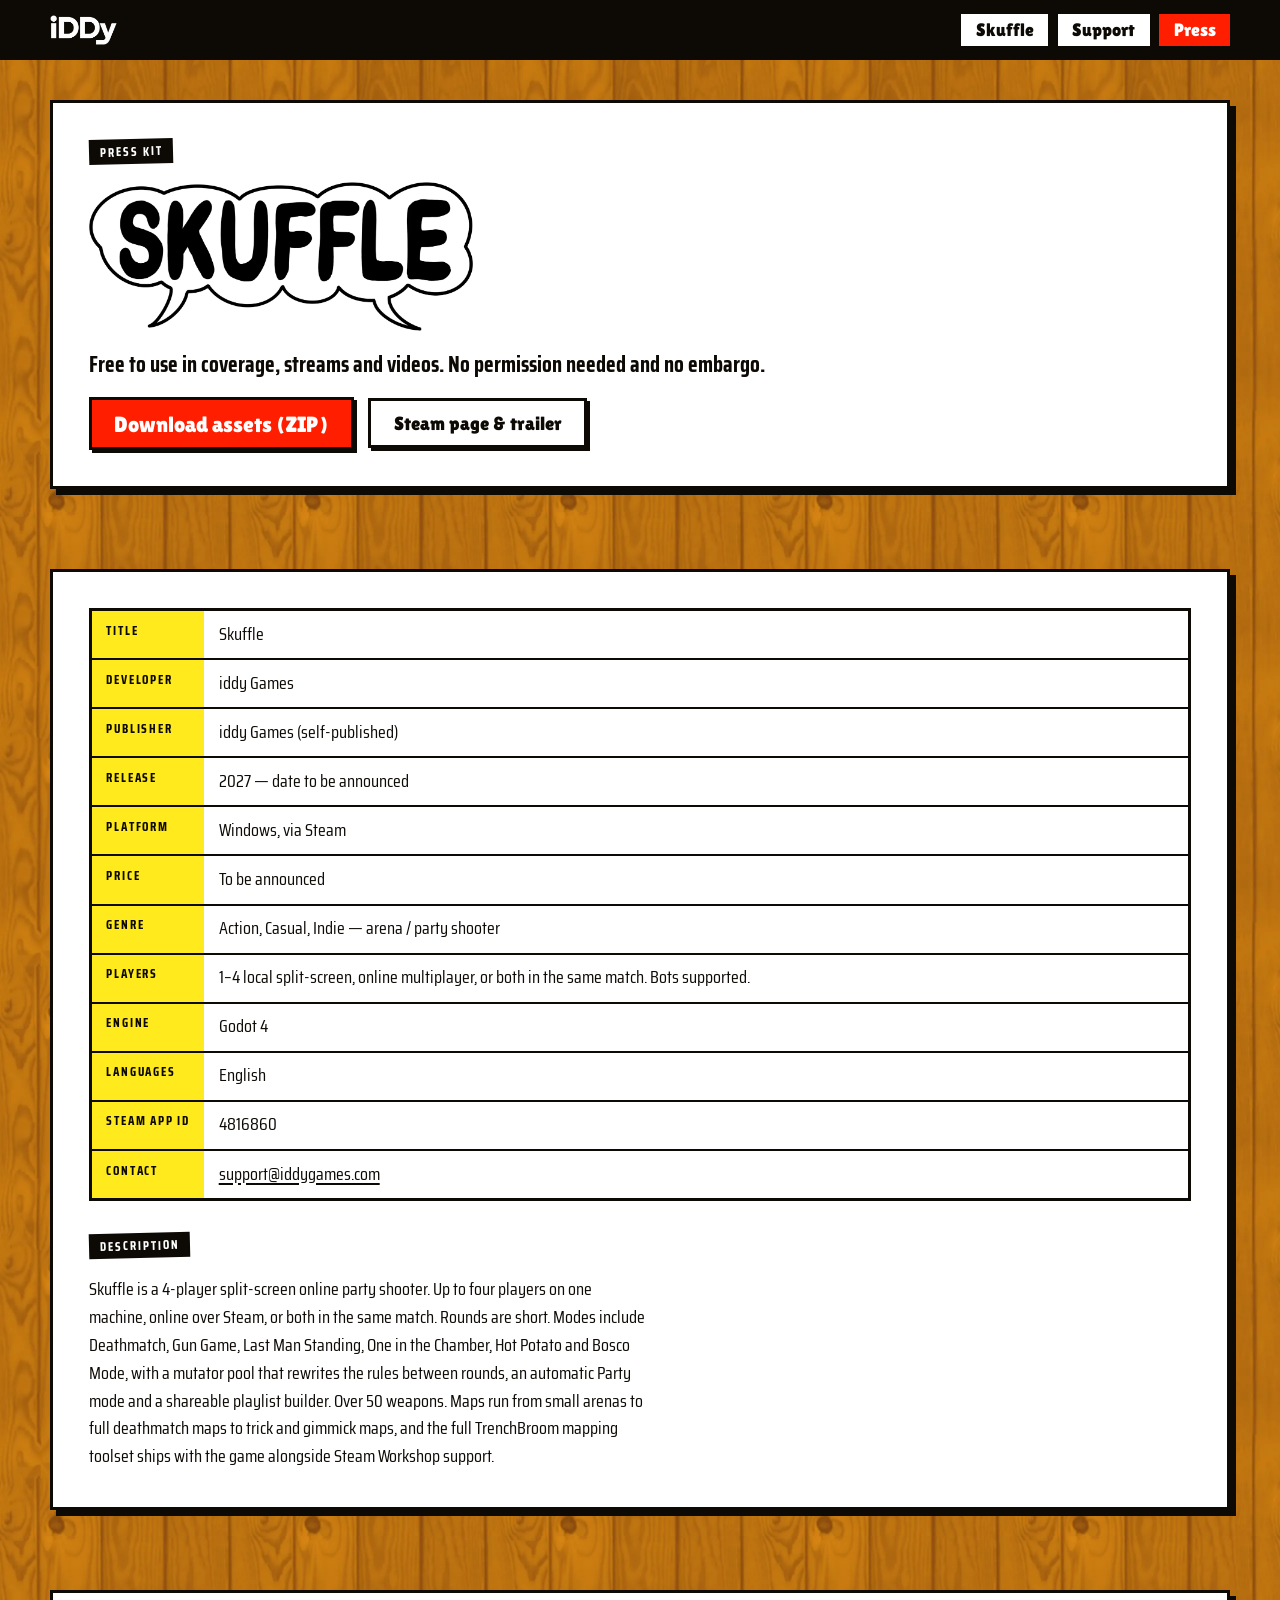
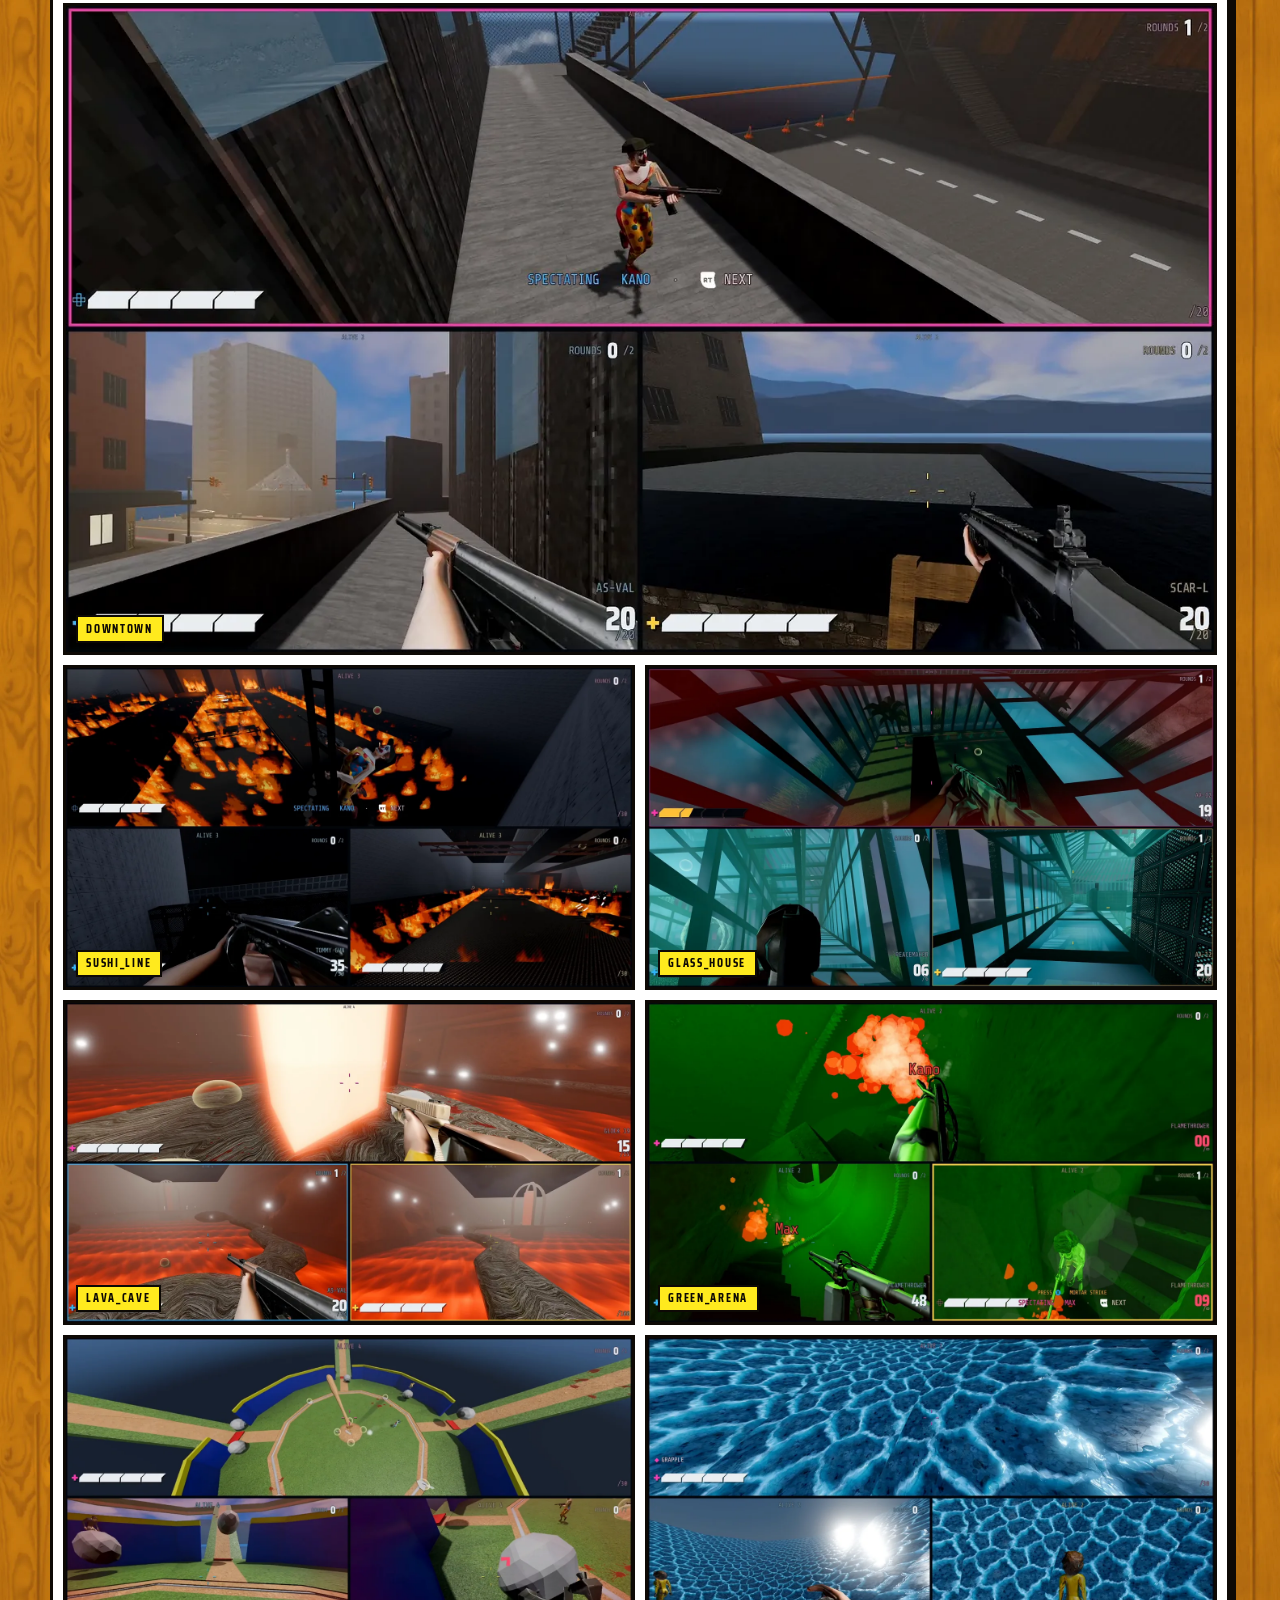
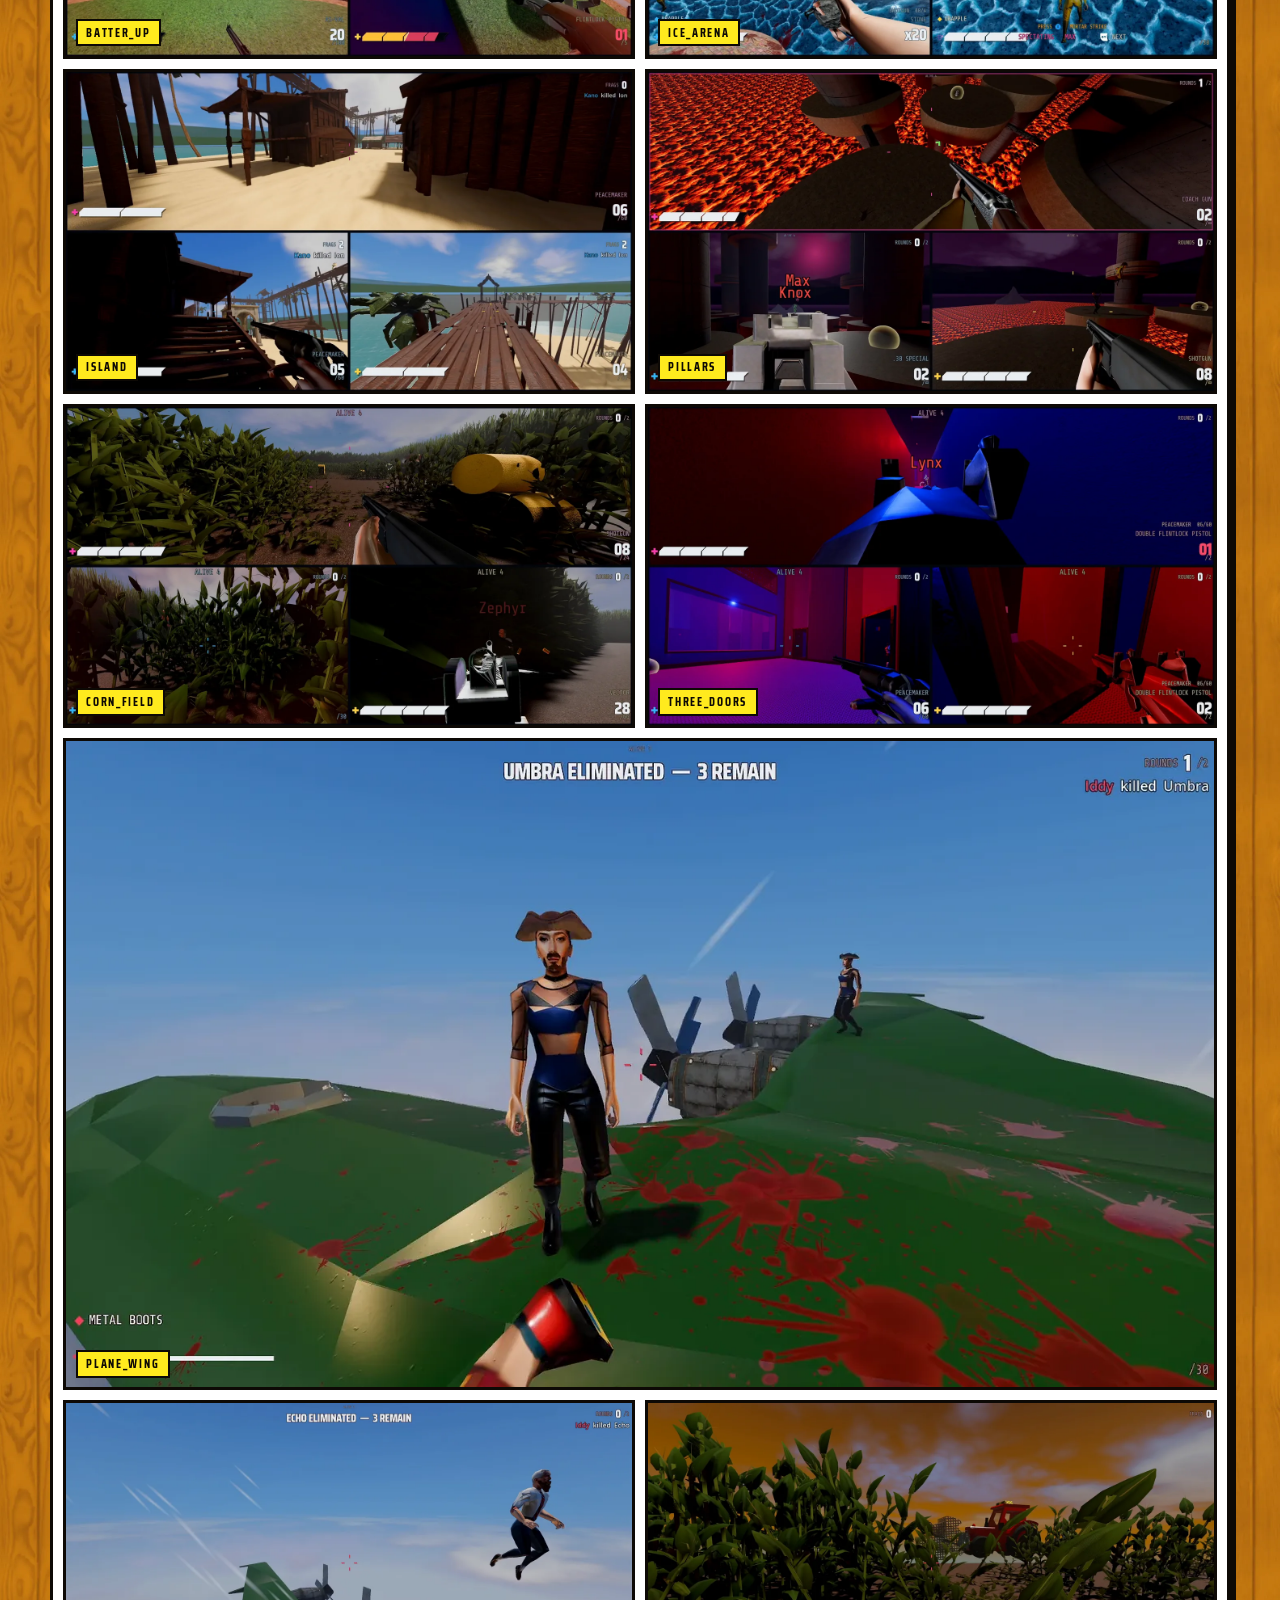
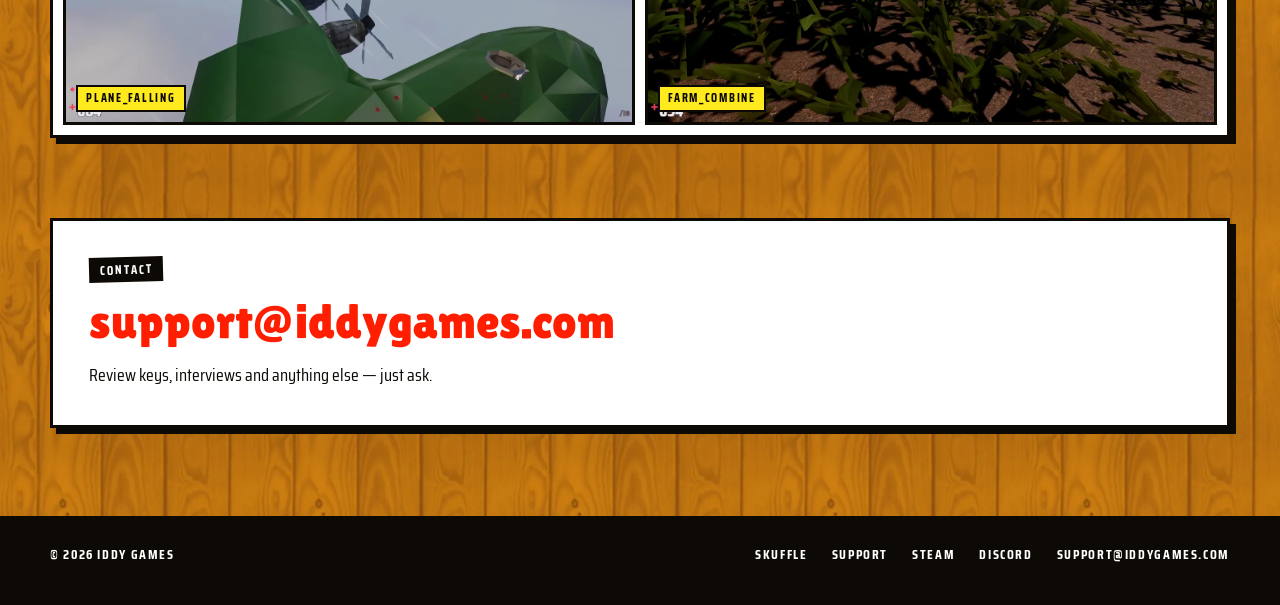
==== commit 26b5f160: "Swap in the 2026-09 store screenshots and the animated character sprites" ====
--- a/press.html
+++ b/press.html
@@ -73,34 +73,74 @@
     <div class="wrap">
       <div class="shots">
         <figure class="shot shot-wide">
-          <img src="assets/img/shot-four-player.webp" width="1400" height="788" loading="lazy"
-               alt="Four-player split-screen across a city street map at sunset.">
-          <figcaption>four_player_split</figcaption>
+          <img src="assets/img/shot-downtown.webp" width="1400" height="788" loading="lazy"
+               alt="Four-player split-screen on the Downtown rooftops, one pane spectating another player running along a ledge, each pane framed in its player's colour.">
+          <figcaption>downtown</figcaption>
         </figure>
         <figure class="shot">
-          <img src="assets/img/shot-flame.webp" width="1400" height="788" loading="lazy"
-               alt="Split-screen showing a flamethrower and a wall of fire under a red sky.">
-          <figcaption>wall_of_flame</figcaption>
+          <img src="assets/img/shot-sushi-line.webp" width="1400" height="788" loading="lazy"
+               alt="Split-screen over a conveyor-belt arena with a sea of fire, one player wielding a tommy gun.">
+          <figcaption>sushi_line</figcaption>
         </figure>
         <figure class="shot">
-          <img src="assets/img/shot-spiral.webp" width="1400" height="788" loading="lazy"
-               alt="Split-screen inside a spiral tower lit acid green.">
-          <figcaption>barrel_spiral</figcaption>
+          <img src="assets/img/shot-glass-house.webp" width="1400" height="788" loading="lazy"
+               alt="Split-screen inside a glass house of red steel and green-lit panes.">
+          <figcaption>glass_house</figcaption>
         </figure>
         <figure class="shot">
-          <img src="assets/img/shot-crypt.webp" width="1400" height="788" loading="lazy"
-               alt="Split-screen inside a red-lit crypt of carved rock.">
-          <figcaption>crypt</figcaption>
+          <img src="assets/img/shot-lava-cave.webp" width="1400" height="788" loading="lazy"
+               alt="Split-screen in a lava cave, a pillar of fire erupting from a lake of molten rock.">
+          <figcaption>lava_cave</figcaption>
         </figure>
         <figure class="shot">
-          <img src="assets/img/shot-batter.webp" width="1400" height="788" loading="lazy"
-               alt="Split-screen on a baseball diamond map.">
+          <img src="assets/img/shot-green-arena.webp" width="1400" height="788" loading="lazy"
+               alt="Split-screen in an acid-green arena, players trading flamethrower bursts in clouds of fire.">
+          <figcaption>green_arena</figcaption>
+        </figure>
+        <figure class="shot">
+          <img src="assets/img/shot-batter-up.webp" width="1400" height="788" loading="lazy"
+               alt="Split-screen on a baseball diamond, giant baseballs rolling across the field.">
           <figcaption>batter_up</figcaption>
         </figure>
+        <figure class="shot">
+          <img src="assets/img/shot-ice-arena.webp" width="1400" height="788" loading="lazy"
+               alt="Split-screen on a glowing ice floor, one player holding a grapple.">
+          <figcaption>ice_arena</figcaption>
+        </figure>
+        <figure class="shot">
+          <img src="assets/img/shot-island.webp" width="1400" height="788" loading="lazy"
+               alt="Split-screen on a tropical island of wooden piers and huts.">
+          <figcaption>island</figcaption>
+        </figure>
+        <figure class="shot">
+          <img src="assets/img/shot-pillars.webp" width="1400" height="788" loading="lazy"
+               alt="Split-screen above a lava floor broken by stone pillars.">
+          <figcaption>pillars</figcaption>
+        </figure>
+        <figure class="shot">
+          <img src="assets/img/shot-corn-field.webp" width="1400" height="788" loading="lazy"
+               alt="Split-screen in a corn field, a combine harvester in the rows.">
+          <figcaption>corn_field</figcaption>
+        </figure>
+        <figure class="shot">
+          <img src="assets/img/shot-three-doors.webp" width="1400" height="788" loading="lazy"
+               alt="Split-screen in a red and blue neon arena.">
+          <figcaption>three_doors</figcaption>
+        </figure>
         <figure class="shot shot-wide">
-          <img src="assets/img/shot-lobby.webp" width="1400" height="788" loading="lazy"
-               alt="The player setup lobby: four slots in crimson, cyan, amber and green.">
-          <figcaption>customisation</figcaption>
+          <img src="assets/img/shot-plane-wing.webp" width="1400" height="788" loading="lazy"
+               alt="A pirate-hatted player stands on the blood-spattered wing of a plane in the sky.">
+          <figcaption>plane_wing</figcaption>
+        </figure>
+        <figure class="shot">
+          <img src="assets/img/shot-plane-falling.webp" width="1400" height="788" loading="lazy"
+               alt="A player tumbling off the plane mid-air, the propellers turning behind them.">
+          <figcaption>plane_falling</figcaption>
+        </figure>
+        <figure class="shot">
+          <img src="assets/img/shot-farm-combine.webp" width="1400" height="788" loading="lazy"
+               alt="Looking up through tall corn at a combine harvester under an orange sky.">
+          <figcaption>farm_combine</figcaption>
         </figure>
       </div>
     </div>
--- a/assets/css/site.css
+++ b/assets/css/site.css
@@ -263,6 +263,22 @@
 }
 .shot-wide { grid-column: 1 / -1; }
 
+/* ── Romp: the game's animated character sprites, running across the page
+   edges. Decoration only (aria-hidden), paused for reduced motion. ─────── */
+
+.romp { display: grid; gap: 1.25rem; }
+@media (min-width: 800px) { .romp { grid-template-columns: 1fr 1fr; } }
+.romp-panel {
+  border: var(--line) solid var(--ink);
+  box-shadow: var(--shadow);
+  overflow: hidden;
+  background-color: var(--orange);
+  background-image: radial-gradient(circle, var(--dot) 0 30%, transparent 33%);
+  background-size: 12px 12px;
+  display: flex; align-items: flex-end; justify-content: center;
+}
+.romp-panel img { width: 100%; }
+
 /* ── Split feature block ───────────────────────────────────────────────── */
 
 .split { display: grid; gap: clamp(1.5rem, 4vw, 3rem); align-items: center; }
@@ -340,4 +356,5 @@
     transition-duration: 0.01ms !important;
   }
   .btn:hover { transform: none; }
-}
+  .romp { display: none; }
+}
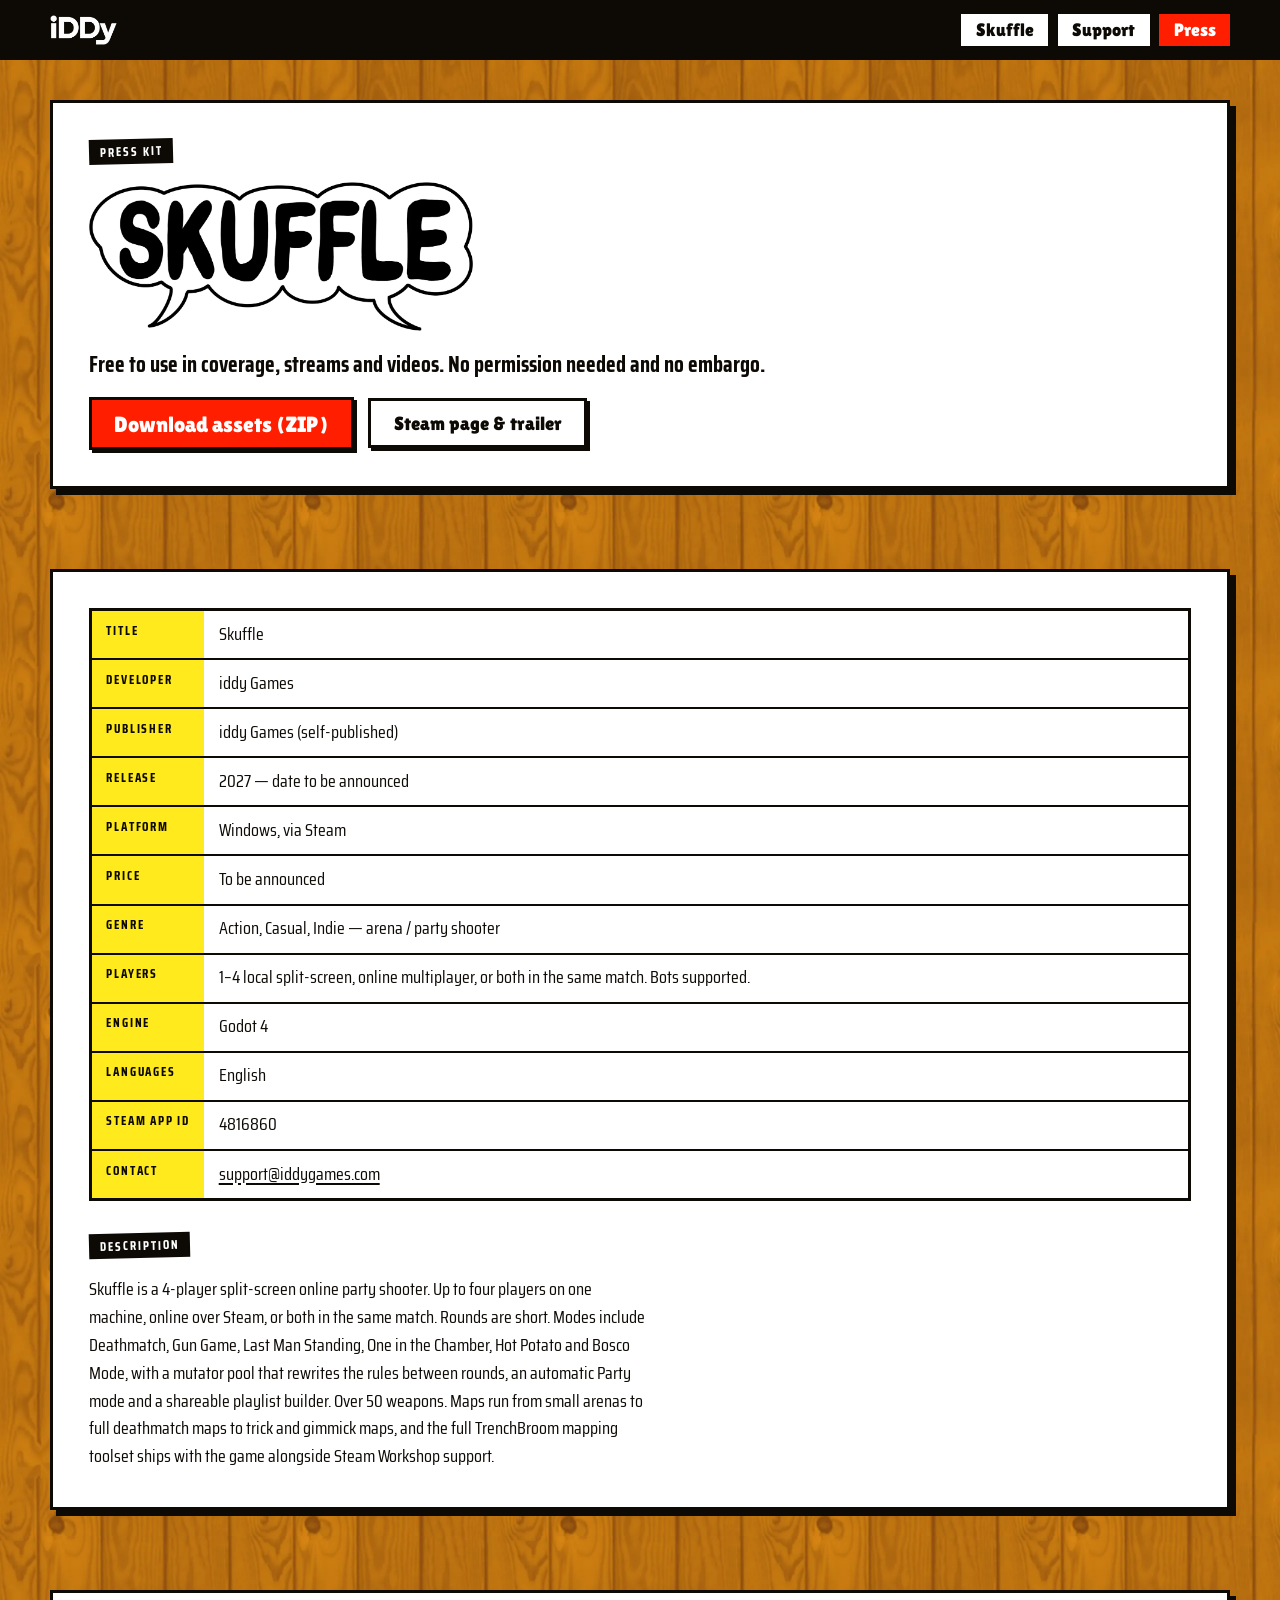
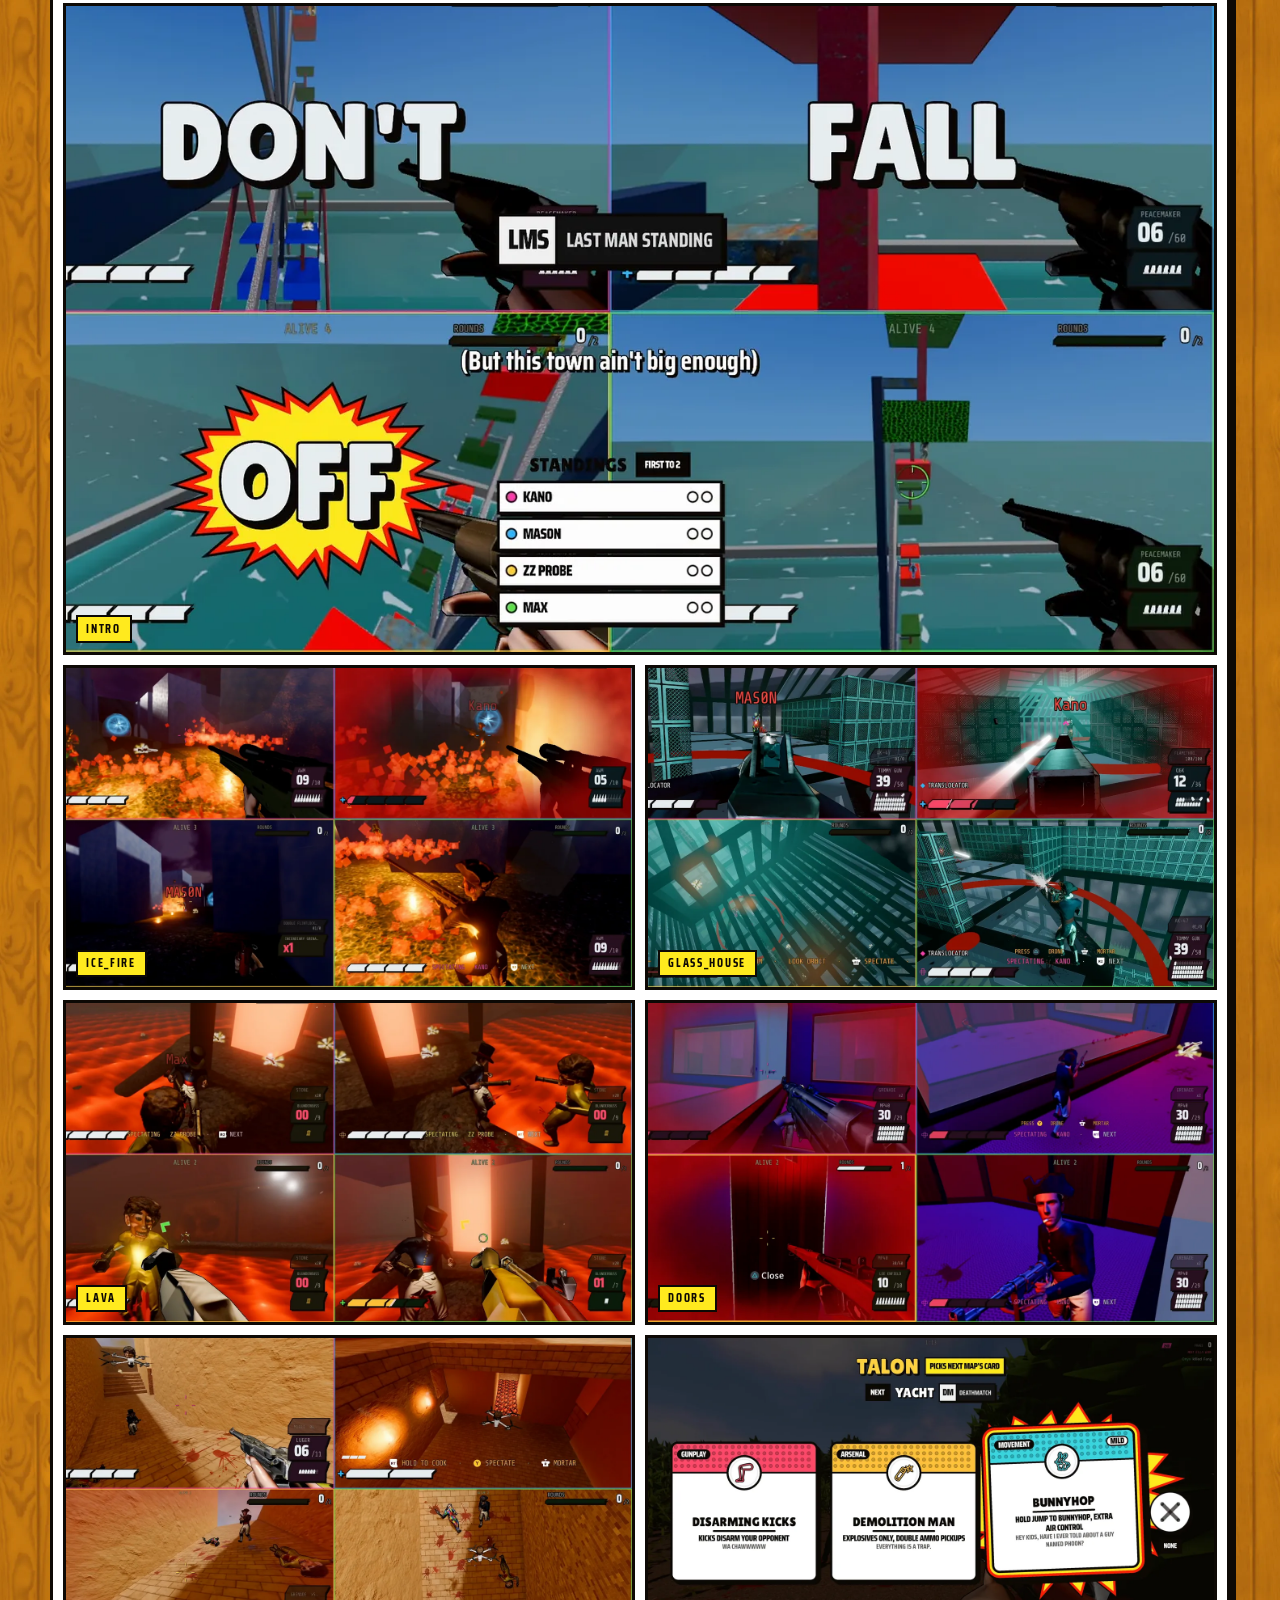
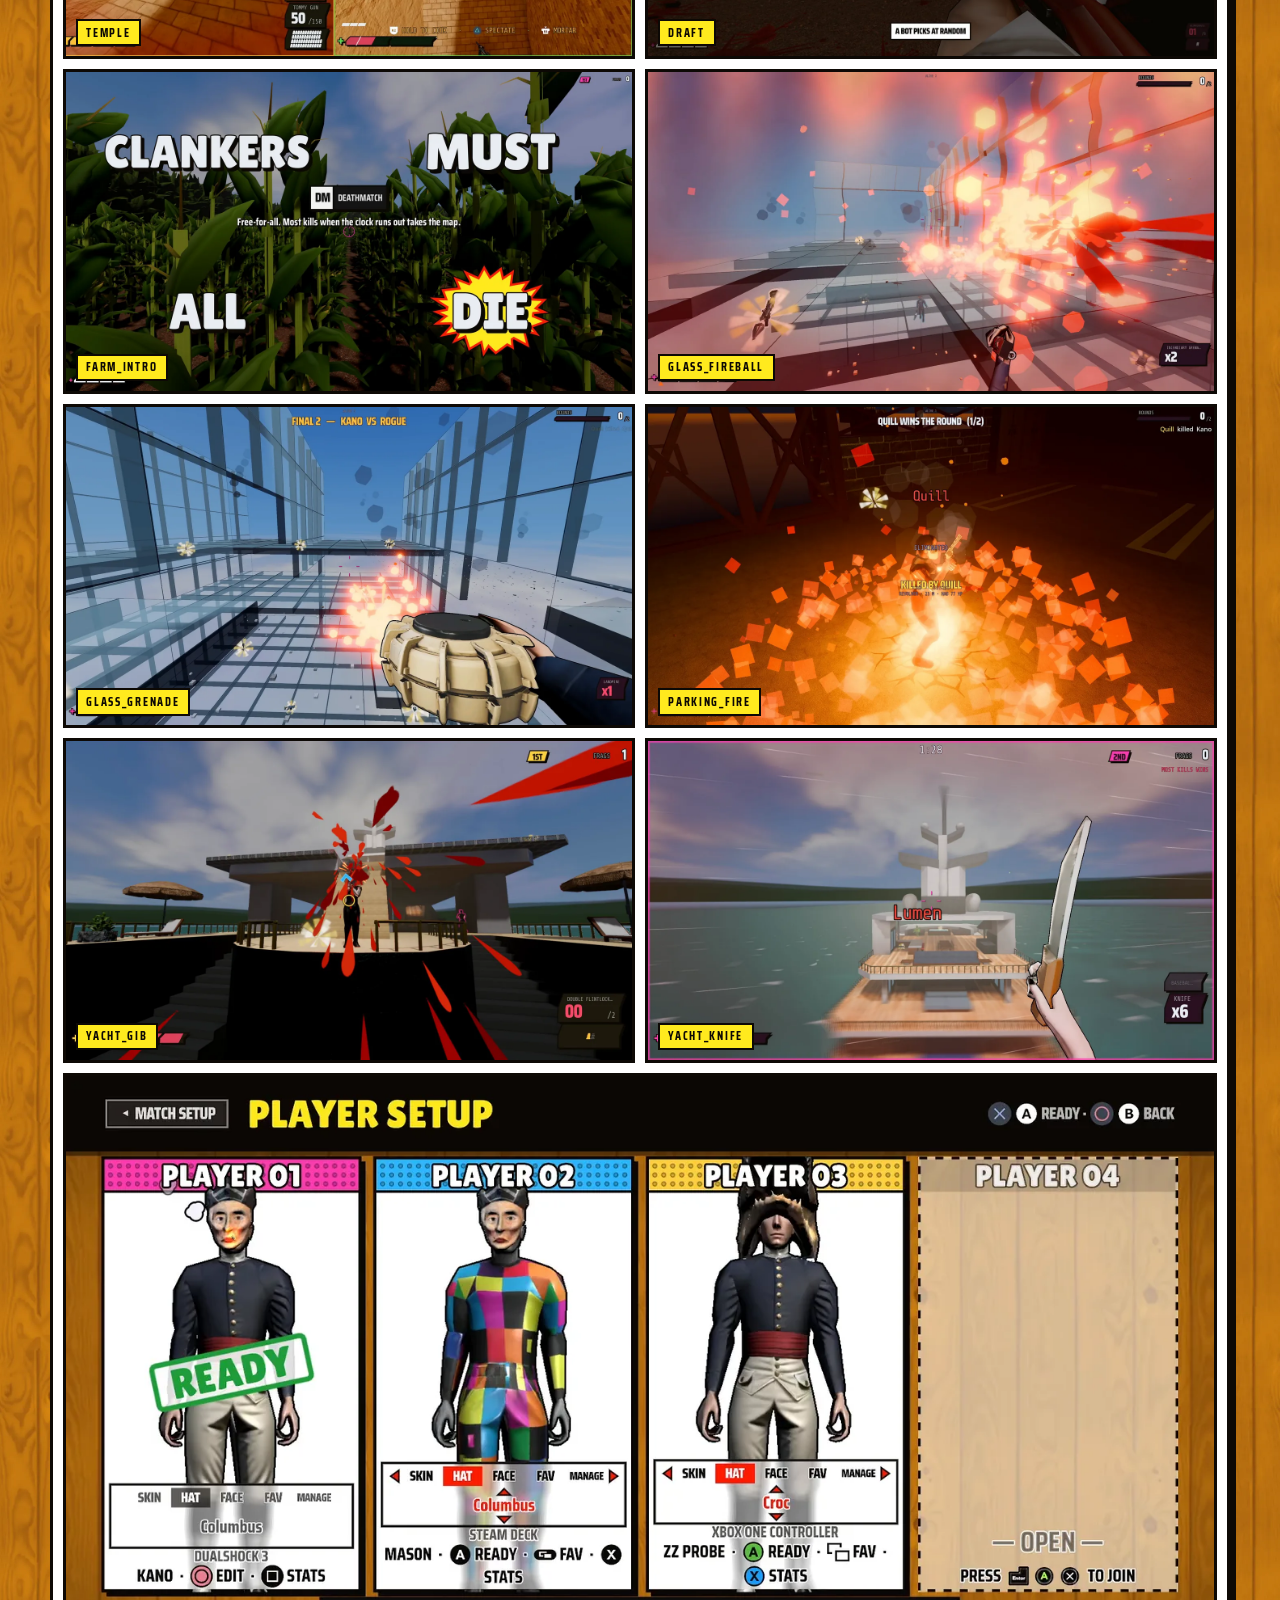
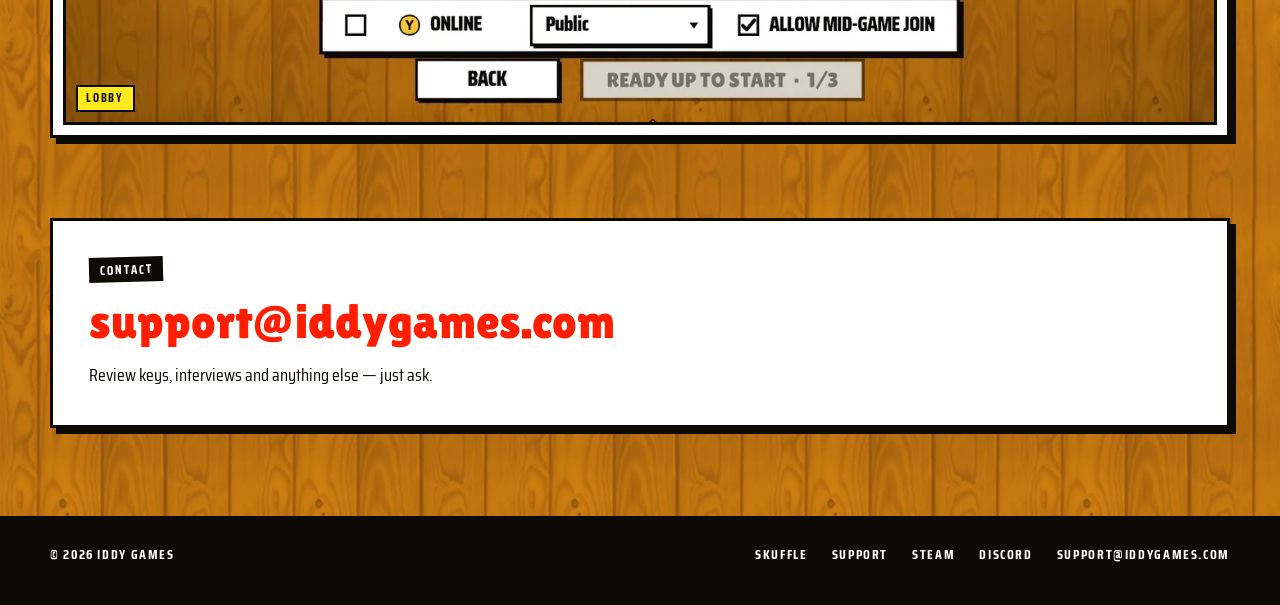
==== commit 7aefe93f: "Use the rebranded store screenshots and comic character GIFs" ====
--- a/press.html
+++ b/press.html
@@ -73,74 +73,74 @@
     <div class="wrap">
       <div class="shots">
         <figure class="shot shot-wide">
-          <img src="assets/img/shot-downtown.webp" width="1400" height="788" loading="lazy"
-               alt="Four-player split-screen on the Downtown rooftops, one pane spectating another player running along a ledge, each pane framed in its player's colour.">
-          <figcaption>downtown</figcaption>
+          <img src="assets/img/shot-intro.webp" width="1400" height="788" loading="lazy"
+               alt="The round intro over four-player split-screen on Ferris: the words DON'T FALL OFF across the panes, with the Last Man Standing badge and standings.">
+          <figcaption>intro</figcaption>
         </figure>
         <figure class="shot">
-          <img src="assets/img/shot-sushi-line.webp" width="1400" height="788" loading="lazy"
-               alt="Split-screen over a conveyor-belt arena with a sea of fire, one player wielding a tommy gun.">
-          <figcaption>sushi_line</figcaption>
+          <img src="assets/img/shot-ice-fire.webp" width="1400" height="788" loading="lazy"
+               alt="Four-player split-screen in a dark arena, a sniper rifle in hand and a line of fire burning across the ground.">
+          <figcaption>ice_fire</figcaption>
         </figure>
         <figure class="shot">
           <img src="assets/img/shot-glass-house.webp" width="1400" height="788" loading="lazy"
-               alt="Split-screen inside a glass house of red steel and green-lit panes.">
+               alt="Four-player split-screen in the teal and red Glass House, with a muzzle flash down a long walkway and player names over the targets.">
           <figcaption>glass_house</figcaption>
         </figure>
         <figure class="shot">
-          <img src="assets/img/shot-lava-cave.webp" width="1400" height="788" loading="lazy"
-               alt="Split-screen in a lava cave, a pillar of fire erupting from a lake of molten rock.">
-          <figcaption>lava_cave</figcaption>
+          <img src="assets/img/shot-lava.webp" width="1400" height="788" loading="lazy"
+               alt="Four-player split-screen on rocks in a lake of lava, big-headed players with blunderbusses around a glowing pillar.">
+          <figcaption>lava</figcaption>
         </figure>
         <figure class="shot">
-          <img src="assets/img/shot-green-arena.webp" width="1400" height="788" loading="lazy"
-               alt="Split-screen in an acid-green arena, players trading flamethrower bursts in clouds of fire.">
-          <figcaption>green_arena</figcaption>
+          <img src="assets/img/shot-doors.webp" width="1400" height="788" loading="lazy"
+               alt="Four-player split-screen in a red and purple neon arena, a player in a tricorn hat smoking a cigarette with a gun in hand.">
+          <figcaption>doors</figcaption>
         </figure>
         <figure class="shot">
-          <img src="assets/img/shot-batter-up.webp" width="1400" height="788" loading="lazy"
-               alt="Split-screen on a baseball diamond, giant baseballs rolling across the field.">
-          <figcaption>batter_up</figcaption>
+          <img src="assets/img/shot-temple.webp" width="1400" height="788" loading="lazy"
+               alt="Four-player split-screen in a sandstone temple, blood on the bricks and a drone hovering overhead.">
+          <figcaption>temple</figcaption>
         </figure>
         <figure class="shot">
-          <img src="assets/img/shot-ice-arena.webp" width="1400" height="788" loading="lazy"
-               alt="Split-screen on a glowing ice floor, one player holding a grapple.">
-          <figcaption>ice_arena</figcaption>
+          <img src="assets/img/shot-draft.webp" width="1400" height="788" loading="lazy"
+               alt="The mutator card draft: a player picks one of three comic-style cards for the next map, with a none option beside them.">
+          <figcaption>draft</figcaption>
         </figure>
         <figure class="shot">
-          <img src="assets/img/shot-island.webp" width="1400" height="788" loading="lazy"
-               alt="Split-screen on a tropical island of wooden piers and huts.">
-          <figcaption>island</figcaption>
+          <img src="assets/img/shot-farm-intro.webp" width="1400" height="788" loading="lazy"
+               alt="The round intro in a corn field: the words CLANKERS MUST ALL DIE with the Deathmatch badge.">
+          <figcaption>farm_intro</figcaption>
         </figure>
         <figure class="shot">
-          <img src="assets/img/shot-pillars.webp" width="1400" height="788" loading="lazy"
-               alt="Split-screen above a lava floor broken by stone pillars.">
-          <figcaption>pillars</figcaption>
+          <img src="assets/img/shot-glass-fireball.webp" width="1400" height="788" loading="lazy"
+               alt="A fireball and red blood spray bursting across a glass-floored arena.">
+          <figcaption>glass_fireball</figcaption>
         </figure>
         <figure class="shot">
-          <img src="assets/img/shot-corn-field.webp" width="1400" height="788" loading="lazy"
-               alt="Split-screen in a corn field, a combine harvester in the rows.">
-          <figcaption>corn_field</figcaption>
+          <img src="assets/img/shot-glass-grenade.webp" width="1400" height="788" loading="lazy"
+               alt="First-person view holding a landmine on a glass floor, an explosion ahead, during a final two.">
+          <figcaption>glass_grenade</figcaption>
         </figure>
         <figure class="shot">
-          <img src="assets/img/shot-three-doors.webp" width="1400" height="788" loading="lazy"
-               alt="Split-screen in a red and blue neon arena.">
-          <figcaption>three_doors</figcaption>
+          <img src="assets/img/shot-parking-fire.webp" width="1400" height="788" loading="lazy"
+               alt="A player engulfed in an orange fireball at the end of a round, with a kill banner above.">
+          <figcaption>parking_fire</figcaption>
+        </figure>
+        <figure class="shot">
+          <img src="assets/img/shot-yacht-gib.webp" width="1400" height="788" loading="lazy"
+               alt="A player bursting into red gibs on the deck of a yacht at sea.">
+          <figcaption>yacht_gib</figcaption>
+        </figure>
+        <figure class="shot">
+          <img src="assets/img/shot-yacht-knife.webp" width="1400" height="788" loading="lazy"
+               alt="First-person view with a throwing knife, sprinting across a yacht towards a named opponent.">
+          <figcaption>yacht_knife</figcaption>
         </figure>
         <figure class="shot shot-wide">
-          <img src="assets/img/shot-plane-wing.webp" width="1400" height="788" loading="lazy"
-               alt="A pirate-hatted player stands on the blood-spattered wing of a plane in the sky.">
-          <figcaption>plane_wing</figcaption>
-        </figure>
-        <figure class="shot">
-          <img src="assets/img/shot-plane-falling.webp" width="1400" height="788" loading="lazy"
-               alt="A player tumbling off the plane mid-air, the propellers turning behind them.">
-          <figcaption>plane_falling</figcaption>
-        </figure>
-        <figure class="shot">
-          <img src="assets/img/shot-farm-combine.webp" width="1400" height="788" loading="lazy"
-               alt="Looking up through tall corn at a combine harvester under an orange sky.">
-          <figcaption>farm_combine</figcaption>
+          <img src="assets/img/shot-lobby.webp" width="1400" height="788" loading="lazy"
+               alt="The Player Setup lobby: comic-style cards for each player showing their customised character, one stamped READY.">
+          <figcaption>lobby</figcaption>
         </figure>
       </div>
     </div>
--- a/assets/css/site.css
+++ b/assets/css/site.css
@@ -266,18 +266,9 @@
 /* ── Romp: the game's animated character sprites, running across the page
    edges. Decoration only (aria-hidden), paused for reduced motion. ─────── */
 
-.romp { display: grid; gap: 1.25rem; }
+.romp { display: grid; gap: 1.25rem; align-items: center; }
 @media (min-width: 800px) { .romp { grid-template-columns: 1fr 1fr; } }
-.romp-panel {
-  border: var(--line) solid var(--ink);
-  box-shadow: var(--shadow);
-  overflow: hidden;
-  background-color: var(--orange);
-  background-image: radial-gradient(circle, var(--dot) 0 30%, transparent 33%);
-  background-size: 12px 12px;
-  display: flex; align-items: flex-end; justify-content: center;
-}
-.romp-panel img { width: 100%; }
+.romp img { width: 100%; }
 
 /* ── Split feature block ───────────────────────────────────────────────── */
 
